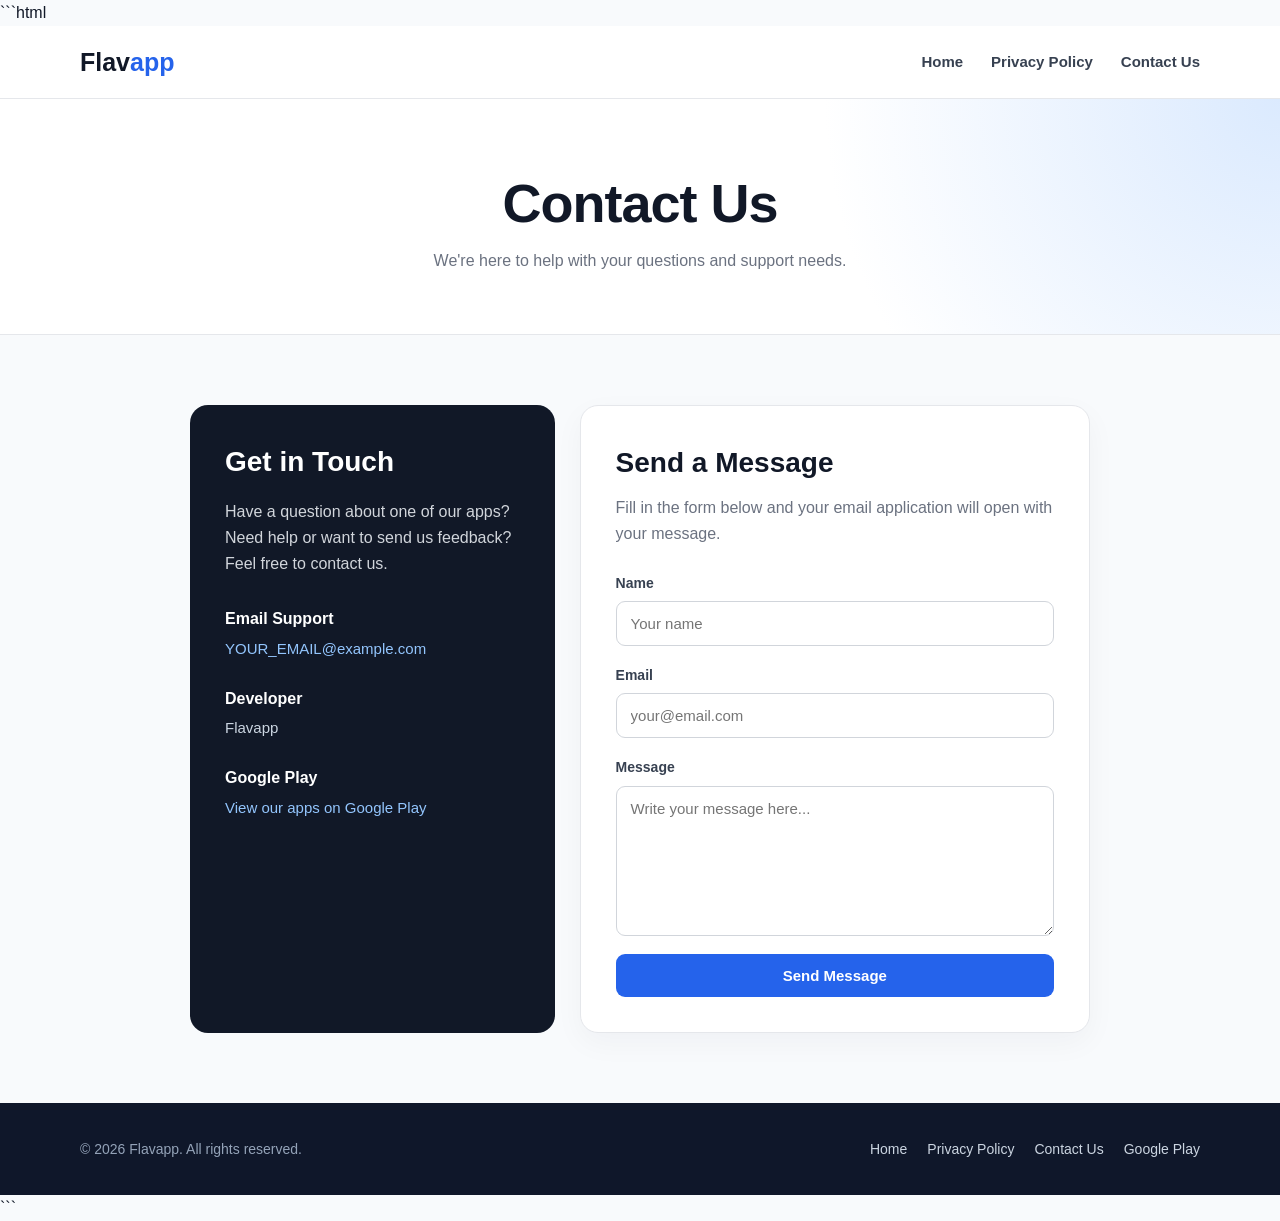
==== contact.html @ 96f9c261 "Create contact.html" ====
```html
<!DOCTYPE html>
<html lang="en">

<head>
    <meta charset="UTF-8">

    <meta name="viewport" content="width=device-width, initial-scale=1.0">

    <meta name="description"
          content="Contact Flavapp support for questions, feedback and assistance with our Android applications.">

    <meta name="theme-color" content="#111827">

    <meta property="og:title" content="Flavapp - Contact Us">
    <meta property="og:description"
          content="Contact Flavapp for support and questions about our applications.">
    <meta property="og:type" content="website">

    <title>Flavapp - Contact Us</title>

    <link rel="stylesheet" href="style.css">

    <style>

        * {
            margin: 0;
            padding: 0;
            box-sizing: border-box;
        }

        html {
            scroll-behavior: smooth;
        }

        body {
            font-family: Arial, Helvetica, sans-serif;
            background: #f8fafc;
            color: #111827;
            line-height: 1.6;
        }

        a {
            text-decoration: none;
        }

        .container {
            width: min(1120px, 92%);
            margin: auto;
        }

        /* =========================
           HEADER
        ========================== */

        header {
            background: #ffffff;
            border-bottom: 1px solid #e5e7eb;
            position: sticky;
            top: 0;
            z-index: 1000;
        }

        .navbar {
            min-height: 72px;
            display: flex;
            align-items: center;
            justify-content: space-between;
            gap: 20px;
        }

        .logo {
            font-size: 25px;
            font-weight: 800;
            color: #111827;
        }

        .logo span {
            color: #2563eb;
        }

        .nav-links {
            display: flex;
            align-items: center;
            gap: 28px;
            list-style: none;
        }

        .nav-links a {
            color: #374151;
            font-size: 15px;
            font-weight: 600;
            transition: 0.2s ease;
        }

        .nav-links a:hover {
            color: #2563eb;
        }

        /* =========================
           PAGE HEADER
        ========================== */

        .page-header {
            background:
                radial-gradient(circle at top right, #dbeafe 0, transparent 35%),
                #ffffff;

            padding: 75px 0 60px;
            text-align: center;
            border-bottom: 1px solid #e5e7eb;
        }

        .page-header h1 {
            font-size: clamp(36px, 6vw, 54px);
            line-height: 1.1;
            margin-bottom: 15px;
            letter-spacing: -1px;
        }

        .page-header p {
            color: #6b7280;
            font-size: 16px;
        }

        /* =========================
           CONTACT SECTION
        ========================== */

        .contact-section {
            padding: 70px 0;
        }

        .contact-wrapper {
            max-width: 900px;
            margin: auto;
            display: grid;
            grid-template-columns: 1fr 1.4fr;
            gap: 25px;
        }

        /* =========================
           CONTACT INFO
        ========================== */

        .contact-info {
            background: #111827;
            color: #ffffff;
            border-radius: 18px;
            padding: 35px;
        }

        .contact-info h2 {
            font-size: 28px;
            margin-bottom: 15px;
        }

        .contact-info > p {
            color: #d1d5db;
            margin-bottom: 30px;
        }

        .info-item {
            margin-bottom: 25px;
        }

        .info-item h3 {
            font-size: 16px;
            margin-bottom: 5px;
        }

        .info-item p {
            color: #cbd5e1;
            font-size: 15px;
        }

        .info-item a {
            color: #93c5fd;
            word-break: break-word;
        }

        .info-item a:hover {
            color: #ffffff;
            text-decoration: underline;
        }

        /* =========================
           CONTACT FORM
        ========================== */

        .contact-form {
            background: #ffffff;
            border: 1px solid #e5e7eb;
            border-radius: 18px;
            padding: 35px;
            box-shadow: 0 10px 30px rgba(15, 23, 42, 0.04);
        }

        .contact-form h2 {
            font-size: 28px;
            margin-bottom: 10px;
        }

        .contact-form > p {
            color: #6b7280;
            margin-bottom: 25px;
        }

        .form-group {
            margin-bottom: 18px;
        }

        .form-group label {
            display: block;
            margin-bottom: 7px;
            font-size: 14px;
            font-weight: 700;
            color: #374151;
        }

        .form-group input,
        .form-group textarea {
            width: 100%;
            padding: 13px 14px;
            border: 1px solid #d1d5db;
            border-radius: 9px;
            background: #ffffff;
            color: #111827;
            font-family: inherit;
            font-size: 15px;
            outline: none;
            transition: 0.2s ease;
        }

        .form-group input:focus,
        .form-group textarea:focus {
            border-color: #2563eb;
            box-shadow: 0 0 0 3px rgba(37, 99, 235, 0.10);
        }

        .form-group textarea {
            min-height: 150px;
            resize: vertical;
        }

        .submit-button {
            width: 100%;
            border: none;
            cursor: pointer;
            padding: 13px 20px;
            border-radius: 9px;
            background: #2563eb;
            color: #ffffff;
            font-size: 15px;
            font-weight: 700;
            transition: 0.2s ease;
        }

        .submit-button:hover {
            background: #1d4ed8;
            transform: translateY(-1px);
        }

        /* =========================
           FOOTER
        ========================== */

        footer {
            background: #0f172a;
            color: #ffffff;
            padding: 35px 0;
        }

        .footer-content {
            display: flex;
            justify-content: space-between;
            align-items: center;
            gap: 20px;
        }

        .footer-links {
            display: flex;
            gap: 20px;
            flex-wrap: wrap;
        }

        .footer-links a {
            color: #cbd5e1;
            font-size: 14px;
        }

        .footer-links a:hover {
            color: #ffffff;
        }

        .copyright {
            color: #94a3b8;
            font-size: 14px;
        }

        /* =========================
           MOBILE
        ========================== */

        @media (max-width: 750px) {

            .navbar {
                flex-direction: column;
                padding: 18px 0;
            }

            .nav-links {
                gap: 18px;
                flex-wrap: wrap;
                justify-content: center;
            }

            .page-header {
                padding: 55px 0 45px;
            }

            .contact-section {
                padding: 40px 0;
            }

            .contact-wrapper {
                grid-template-columns: 1fr;
            }

            .contact-info,
            .contact-form {
                padding: 25px 20px;
            }

            .footer-content {
                flex-direction: column;
                text-align: center;
            }

            .footer-links {
                justify-content: center;
            }
        }

    </style>
</head>


<body>

<!-- =========================
     HEADER
========================== -->

<header>

    <div class="container navbar">

        <a href="index.html" class="logo">
            Flav<span>app</span>
        </a>

        <nav>

            <ul class="nav-links">

                <li>
                    <a href="index.html">
                        Home
                    </a>
                </li>

                <li>
                    <a href="privacy.html">
                        Privacy Policy
                    </a>
                </li>

                <li>
                    <a href="contact.html">
                        Contact Us
                    </a>
                </li>

            </ul>

        </nav>

    </div>

</header>


<!-- =========================
     PAGE HEADER
========================== -->

<section class="page-header">

    <div class="container">

        <h1>
            Contact Us
        </h1>

        <p>
            We're here to help with your questions and support needs.
        </p>

    </div>

</section>


<!-- =========================
     CONTACT
========================== -->

<main>

    <section class="contact-section">

        <div class="container">

            <div class="contact-wrapper">


                <!-- CONTACT INFORMATION -->

                <div class="contact-info">

                    <h2>
                        Get in Touch
                    </h2>

                    <p>
                        Have a question about one of our apps?
                        Need help or want to send us feedback?
                        Feel free to contact us.
                    </p>


                    <div class="info-item">

                        <h3>
                            Email Support
                        </h3>

                        <p>
                            <a href="mailto:YOUR_EMAIL@example.com">
                                YOUR_EMAIL@example.com
                            </a>
                        </p>

                    </div>


                    <div class="info-item">

                        <h3>
                            Developer
                        </h3>

                        <p>
                            Flavapp
                        </p>

                    </div>


                    <div class="info-item">

                        <h3>
                            Google Play
                        </h3>

                        <p>
                            <a
                                href="https://play.google.com/store/apps/dev?id=8125367806341362231"
                                target="_blank"
                                rel="noopener noreferrer">

                                View our apps on Google Play

                            </a>
                        </p>

                    </div>

                </div>


                <!-- CONTACT FORM -->

                <div class="contact-form">

                    <h2>
                        Send a Message
                    </h2>

                    <p>
                        Fill in the form below and your email application
                        will open with your message.
                    </p>


                    <form
                        action="mailto:YOUR_EMAIL@example.com"
                        method="post"
                        enctype="text/plain">


                        <div class="form-group">

                            <label for="name">
                                Name
                            </label>

                            <input
                                type="text"
                                id="name"
                                name="Name"
                                placeholder="Your name"
                                required>

                        </div>


                        <div class="form-group">

                            <label for="email">
                                Email
                            </label>

                            <input
                                type="email"
                                id="email"
                                name="Email"
                                placeholder="your@email.com"
                                required>

                        </div>


                        <div class="form-group">

                            <label for="message">
                                Message
                            </label>

                            <textarea
                                id="message"
                                name="Message"
                                placeholder="Write your message here..."
                                required></textarea>

                        </div>


                        <button
                            type="submit"
                            class="submit-button">

                            Send Message

                        </button>

                    </form>

                </div>

            </div>

        </div>

    </section>

</main>


<!-- =========================
     FOOTER
========================== -->

<footer>

    <div class="container footer-content">

        <div class="copyright">
            © 2026 Flavapp. All rights reserved.
        </div>

        <div class="footer-links">

            <a href="index.html">
                Home
            </a>

            <a href="privacy.html">
                Privacy Policy
            </a>

            <a href="contact.html">
                Contact Us
            </a>

            <a
                href="https://play.google.com/store/apps/dev?id=8125367806341362231"
                target="_blank"
                rel="noopener noreferrer">

                Google Play
            </a>

        </div>

    </div>

</footer>

</body>
</html>
```
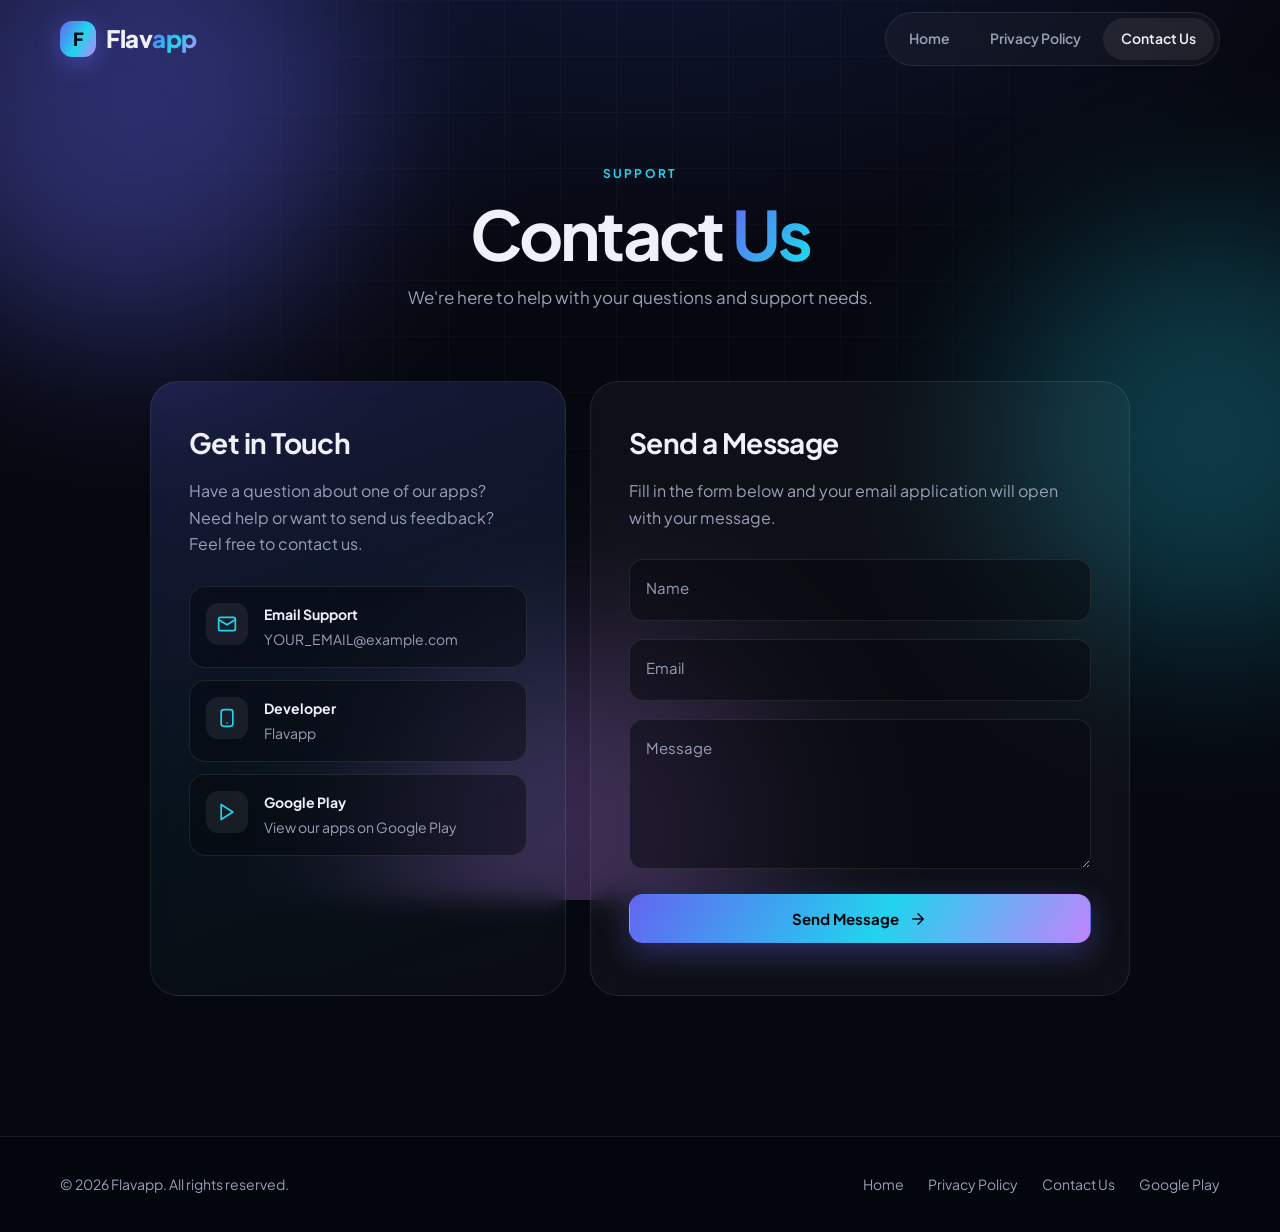
==== commit 7c548306: "Update contact.html" ====
--- a/contact.html
+++ b/contact.html
@@ -1,623 +1,174 @@
-```html
 <!DOCTYPE html>
 <html lang="en">
-
 <head>
     <meta charset="UTF-8">
-
     <meta name="viewport" content="width=device-width, initial-scale=1.0">
 
-    <meta name="description"
-          content="Contact Flavapp support for questions, feedback and assistance with our Android applications.">
-
-    <meta name="theme-color" content="#111827">
+    <meta name="description" content="Contact Flavapp support for questions, feedback and assistance with our Android applications.">
+    <meta name="theme-color" content="#06080f">
 
     <meta property="og:title" content="Flavapp - Contact Us">
-    <meta property="og:description"
-          content="Contact Flavapp for support and questions about our applications.">
+    <meta property="og:description" content="Contact Flavapp for support and questions about our applications.">
     <meta property="og:type" content="website">
 
     <title>Flavapp - Contact Us</title>
 
+    <link rel="preconnect" href="https://fonts.googleapis.com">
+    <link rel="preconnect" href="https://fonts.gstatic.com" crossorigin>
+    <link href="https://fonts.googleapis.com/css2?family=Plus+Jakarta+Sans:wght@400;500;600;700;800&display=swap" rel="stylesheet">
     <link rel="stylesheet" href="style.css">
-
-    <style>
-
-        * {
-            margin: 0;
-            padding: 0;
-            box-sizing: border-box;
-        }
-
-        html {
-            scroll-behavior: smooth;
-        }
-
-        body {
-            font-family: Arial, Helvetica, sans-serif;
-            background: #f8fafc;
-            color: #111827;
-            line-height: 1.6;
-        }
-
-        a {
-            text-decoration: none;
-        }
-
-        .container {
-            width: min(1120px, 92%);
-            margin: auto;
-        }
-
-        /* =========================
-           HEADER
-        ========================== */
-
-        header {
-            background: #ffffff;
-            border-bottom: 1px solid #e5e7eb;
-            position: sticky;
-            top: 0;
-            z-index: 1000;
-        }
-
-        .navbar {
-            min-height: 72px;
-            display: flex;
-            align-items: center;
-            justify-content: space-between;
-            gap: 20px;
-        }
-
-        .logo {
-            font-size: 25px;
-            font-weight: 800;
-            color: #111827;
-        }
-
-        .logo span {
-            color: #2563eb;
-        }
-
-        .nav-links {
-            display: flex;
-            align-items: center;
-            gap: 28px;
-            list-style: none;
-        }
-
-        .nav-links a {
-            color: #374151;
-            font-size: 15px;
-            font-weight: 600;
-            transition: 0.2s ease;
-        }
-
-        .nav-links a:hover {
-            color: #2563eb;
-        }
-
-        /* =========================
-           PAGE HEADER
-        ========================== */
-
-        .page-header {
-            background:
-                radial-gradient(circle at top right, #dbeafe 0, transparent 35%),
-                #ffffff;
-
-            padding: 75px 0 60px;
-            text-align: center;
-            border-bottom: 1px solid #e5e7eb;
-        }
-
-        .page-header h1 {
-            font-size: clamp(36px, 6vw, 54px);
-            line-height: 1.1;
-            margin-bottom: 15px;
-            letter-spacing: -1px;
-        }
-
-        .page-header p {
-            color: #6b7280;
-            font-size: 16px;
-        }
-
-        /* =========================
-           CONTACT SECTION
-        ========================== */
-
-        .contact-section {
-            padding: 70px 0;
-        }
-
-        .contact-wrapper {
-            max-width: 900px;
-            margin: auto;
-            display: grid;
-            grid-template-columns: 1fr 1.4fr;
-            gap: 25px;
-        }
-
-        /* =========================
-           CONTACT INFO
-        ========================== */
-
-        .contact-info {
-            background: #111827;
-            color: #ffffff;
-            border-radius: 18px;
-            padding: 35px;
-        }
-
-        .contact-info h2 {
-            font-size: 28px;
-            margin-bottom: 15px;
-        }
-
-        .contact-info > p {
-            color: #d1d5db;
-            margin-bottom: 30px;
-        }
-
-        .info-item {
-            margin-bottom: 25px;
-        }
-
-        .info-item h3 {
-            font-size: 16px;
-            margin-bottom: 5px;
-        }
-
-        .info-item p {
-            color: #cbd5e1;
-            font-size: 15px;
-        }
-
-        .info-item a {
-            color: #93c5fd;
-            word-break: break-word;
-        }
-
-        .info-item a:hover {
-            color: #ffffff;
-            text-decoration: underline;
-        }
-
-        /* =========================
-           CONTACT FORM
-        ========================== */
-
-        .contact-form {
-            background: #ffffff;
-            border: 1px solid #e5e7eb;
-            border-radius: 18px;
-            padding: 35px;
-            box-shadow: 0 10px 30px rgba(15, 23, 42, 0.04);
-        }
-
-        .contact-form h2 {
-            font-size: 28px;
-            margin-bottom: 10px;
-        }
-
-        .contact-form > p {
-            color: #6b7280;
-            margin-bottom: 25px;
-        }
-
-        .form-group {
-            margin-bottom: 18px;
-        }
-
-        .form-group label {
-            display: block;
-            margin-bottom: 7px;
-            font-size: 14px;
-            font-weight: 700;
-            color: #374151;
-        }
-
-        .form-group input,
-        .form-group textarea {
-            width: 100%;
-            padding: 13px 14px;
-            border: 1px solid #d1d5db;
-            border-radius: 9px;
-            background: #ffffff;
-            color: #111827;
-            font-family: inherit;
-            font-size: 15px;
-            outline: none;
-            transition: 0.2s ease;
-        }
-
-        .form-group input:focus,
-        .form-group textarea:focus {
-            border-color: #2563eb;
-            box-shadow: 0 0 0 3px rgba(37, 99, 235, 0.10);
-        }
-
-        .form-group textarea {
-            min-height: 150px;
-            resize: vertical;
-        }
-
-        .submit-button {
-            width: 100%;
-            border: none;
-            cursor: pointer;
-            padding: 13px 20px;
-            border-radius: 9px;
-            background: #2563eb;
-            color: #ffffff;
-            font-size: 15px;
-            font-weight: 700;
-            transition: 0.2s ease;
-        }
-
-        .submit-button:hover {
-            background: #1d4ed8;
-            transform: translateY(-1px);
-        }
-
-        /* =========================
-           FOOTER
-        ========================== */
-
-        footer {
-            background: #0f172a;
-            color: #ffffff;
-            padding: 35px 0;
-        }
-
-        .footer-content {
-            display: flex;
-            justify-content: space-between;
-            align-items: center;
-            gap: 20px;
-        }
-
-        .footer-links {
-            display: flex;
-            gap: 20px;
-            flex-wrap: wrap;
-        }
-
-        .footer-links a {
-            color: #cbd5e1;
-            font-size: 14px;
-        }
-
-        .footer-links a:hover {
-            color: #ffffff;
-        }
-
-        .copyright {
-            color: #94a3b8;
-            font-size: 14px;
-        }
-
-        /* =========================
-           MOBILE
-        ========================== */
-
-        @media (max-width: 750px) {
-
-            .navbar {
-                flex-direction: column;
-                padding: 18px 0;
-            }
-
-            .nav-links {
-                gap: 18px;
-                flex-wrap: wrap;
-                justify-content: center;
-            }
-
-            .page-header {
-                padding: 55px 0 45px;
-            }
-
-            .contact-section {
-                padding: 40px 0;
-            }
-
-            .contact-wrapper {
-                grid-template-columns: 1fr;
-            }
-
-            .contact-info,
-            .contact-form {
-                padding: 25px 20px;
-            }
-
-            .footer-content {
-                flex-direction: column;
-                text-align: center;
-            }
-
-            .footer-links {
-                justify-content: center;
-            }
-        }
-
-    </style>
+    <noscript><style>.reveal { opacity: 1; transform: none; }</style></noscript>
 </head>
-
 
 <body>
 
-<!-- =========================
-     HEADER
-========================== -->
+<div class="progress"></div>
+<div class="bg" aria-hidden="true">
+    <span class="orb o1"></span>
+    <span class="orb o2"></span>
+    <span class="orb o3"></span>
+</div>
 
+<!-- HEADER -->
 <header>
-
     <div class="container navbar">
 
-        <a href="index.html" class="logo">
-            Flav<span>app</span>
+        <a href="index.html" class="logo" aria-label="Flavapp home">
+            <i class="logo-mark">F</i>
+            <span>Flav<em>app</em></span>
         </a>
 
-        <nav>
+        <button class="menu-btn" aria-label="Toggle menu" aria-expanded="false" aria-controls="nav">
+            <span></span><span></span>
+        </button>
 
+        <nav id="nav">
             <ul class="nav-links">
-
-                <li>
-                    <a href="index.html">
-                        Home
-                    </a>
-                </li>
-
-                <li>
-                    <a href="privacy.html">
-                        Privacy Policy
-                    </a>
-                </li>
-
-                <li>
-                    <a href="contact.html">
-                        Contact Us
-                    </a>
-                </li>
-
+                <li><a href="index.html">Home</a></li>
+                <li><a href="privacy.html">Privacy Policy</a></li>
+                <li><a href="contact.html" class="active">Contact Us</a></li>
             </ul>
-
         </nav>
 
     </div>
-
 </header>
 
 
-<!-- =========================
-     PAGE HEADER
-========================== -->
-
+<!-- PAGE HEADER -->
 <section class="page-header">
-
     <div class="container">
-
-        <h1>
-            Contact Us
-        </h1>
-
-        <p>
-            We're here to help with your questions and support needs.
-        </p>
-
+        <span class="eyebrow reveal">Support</span>
+        <h1 class="reveal" style="--d:.08s">Contact <span class="grad-text">Us</span></h1>
+        <p class="reveal" style="--d:.16s">We're here to help with your questions and support needs.</p>
     </div>
-
 </section>
 
 
-<!-- =========================
-     CONTACT
-========================== -->
-
 <main>
-
     <section class="contact-section">
-
         <div class="container">
-
             <div class="contact-wrapper">
 
+                <!-- CONTACT INFORMATION -->
+                <div class="contact-info reveal">
 
-                <!-- CONTACT INFORMATION -->
-
-                <div class="contact-info">
-
-                    <h2>
-                        Get in Touch
-                    </h2>
-
+                    <h2>Get in Touch</h2>
                     <p>
-                        Have a question about one of our apps?
-                        Need help or want to send us feedback?
-                        Feel free to contact us.
+                        Have a question about one of our apps? Need help or want to
+                        send us feedback? Feel free to contact us.
                     </p>
 
+                    <div class="info-item">
+                        <span class="ic">
+                            <svg class="ico" viewBox="0 0 24 24"><rect x="2" y="4" width="20" height="16" rx="2"/><path d="m22 7-10 6L2 7"/></svg>
+                        </span>
+                        <div>
+                            <h3>Email Support</h3>
+                            <p><a href="mailto:YOUR_EMAIL@example.com">YOUR_EMAIL@example.com</a></p>
+                        </div>
+                    </div>
 
                     <div class="info-item">
-
-                        <h3>
-                            Email Support
-                        </h3>
-
-                        <p>
-                            <a href="mailto:YOUR_EMAIL@example.com">
-                                YOUR_EMAIL@example.com
-                            </a>
-                        </p>
-
+                        <span class="ic">
+                            <svg class="ico" viewBox="0 0 24 24"><rect x="5" y="2" width="14" height="20" rx="3"/><path d="M12 18h.01"/></svg>
+                        </span>
+                        <div>
+                            <h3>Developer</h3>
+                            <p>Flavapp</p>
+                        </div>
                     </div>
 
-
                     <div class="info-item">
-
-                        <h3>
-                            Developer
-                        </h3>
-
-                        <p>
-                            Flavapp
-                        </p>
-
-                    </div>
-
-
-                    <div class="info-item">
-
-                        <h3>
-                            Google Play
-                        </h3>
-
-                        <p>
-                            <a
-                                href="https://play.google.com/store/apps/dev?id=8125367806341362231"
-                                target="_blank"
-                                rel="noopener noreferrer">
-
-                                View our apps on Google Play
-
-                            </a>
-                        </p>
-
+                        <span class="ic">
+                            <svg class="ico" viewBox="0 0 24 24"><path d="M5 3l14 9-14 9z"/></svg>
+                        </span>
+                        <div>
+                            <h3>Google Play</h3>
+                            <p>
+                                <a href="https://play.google.com/store/apps/dev?id=8125367806341362231" target="_blank" rel="noopener noreferrer">View our apps on Google Play</a>
+                            </p>
+                        </div>
                     </div>
 
                 </div>
 
 
                 <!-- CONTACT FORM -->
+                <div class="contact-form reveal" style="--d:.12s">
 
-                <div class="contact-form">
+                    <h2>Send a Message</h2>
+                    <p>Fill in the form below and your email application will open with your message.</p>
 
-                    <h2>
-                        Send a Message
-                    </h2>
-
-                    <p>
-                        Fill in the form below and your email application
-                        will open with your message.
-                    </p>
-
-
-                    <form
-                        action="mailto:YOUR_EMAIL@example.com"
-                        method="post"
-                        enctype="text/plain">
-
+                    <form id="contact-form" data-email="YOUR_EMAIL@example.com">
 
                         <div class="form-group">
-
-                            <label for="name">
-                                Name
-                            </label>
-
-                            <input
-                                type="text"
-                                id="name"
-                                name="Name"
-                                placeholder="Your name"
-                                required>
-
+                            <input type="text" id="name" name="Name" placeholder=" " autocomplete="name" required>
+                            <label for="name">Name</label>
                         </div>
 
+                        <div class="form-group">
+                            <input type="email" id="email" name="Email" placeholder=" " autocomplete="email" required>
+                            <label for="email">Email</label>
+                        </div>
 
                         <div class="form-group">
-
-                            <label for="email">
-                                Email
-                            </label>
-
-                            <input
-                                type="email"
-                                id="email"
-                                name="Email"
-                                placeholder="your@email.com"
-                                required>
-
+                            <textarea id="message" name="Message" placeholder=" " required></textarea>
+                            <label for="message">Message</label>
                         </div>
 
+                        <button type="submit" class="btn btn-primary">
+                            Send Message
+                            <svg class="ico" viewBox="0 0 24 24"><path d="M5 12h14M12 5l7 7-7 7"/></svg>
+                        </button>
 
-                        <div class="form-group">
-
-                            <label for="message">
-                                Message
-                            </label>
-
-                            <textarea
-                                id="message"
-                                name="Message"
-                                placeholder="Write your message here..."
-                                required></textarea>
-
-                        </div>
-
-
-                        <button
-                            type="submit"
-                            class="submit-button">
-
-                            Send Message
-
-                        </button>
+                        <p class="form-status" role="status"></p>
 
                     </form>
 
                 </div>
 
             </div>
-
         </div>
-
     </section>
-
 </main>
 
 
-<!-- =========================
-     FOOTER
-========================== -->
-
+<!-- FOOTER -->
 <footer>
-
     <div class="container footer-content">
 
-        <div class="copyright">
-            © 2026 Flavapp. All rights reserved.
-        </div>
+        <div class="copyright">© <span class="year">2026</span> Flavapp. All rights reserved.</div>
 
         <div class="footer-links">
-
-            <a href="index.html">
-                Home
-            </a>
-
-            <a href="privacy.html">
-                Privacy Policy
-            </a>
-
-            <a href="contact.html">
-                Contact Us
-            </a>
-
-            <a
-                href="https://play.google.com/store/apps/dev?id=8125367806341362231"
-                target="_blank"
-                rel="noopener noreferrer">
-
-                Google Play
-            </a>
-
+            <a href="index.html">Home</a>
+            <a href="privacy.html">Privacy Policy</a>
+            <a href="contact.html">Contact Us</a>
+            <a href="https://play.google.com/store/apps/dev?id=8125367806341362231" target="_blank" rel="noopener noreferrer">Google Play</a>
         </div>
 
     </div>
-
 </footer>
 
+<script src="script.js"></script>
 </body>
 </html>
-```
--- a/style.css
+++ b/style.css
@@ -0,0 +1,788 @@
+/* =========================================================
+   FLAVAPP — shared stylesheet (modern dark / glass UI)
+   ========================================================= */
+
+:root {
+    --bg: #06080f;
+    --surface: rgba(255, 255, 255, 0.035);
+    --surface-2: rgba(255, 255, 255, 0.07);
+    --border: rgba(255, 255, 255, 0.09);
+    --text: #eef1f8;
+    --muted: #97a1b6;
+    --a1: #6366f1;
+    --a2: #22d3ee;
+    --a3: #c084fc;
+    --grad: linear-gradient(120deg, var(--a1), var(--a2) 55%, var(--a3));
+    --radius: 22px;
+    --ease: cubic-bezier(0.22, 1, 0.36, 1);
+}
+
+* { margin: 0; padding: 0; box-sizing: border-box; }
+
+html { scroll-behavior: smooth; scroll-padding-top: 100px; }
+
+body {
+    font-family: 'Plus Jakarta Sans', system-ui, -apple-system, 'Segoe UI', Roboto, Arial, sans-serif;
+    background: var(--bg);
+    color: var(--text);
+    line-height: 1.65;
+    overflow-x: hidden;
+    -webkit-font-smoothing: antialiased;
+}
+
+a { color: inherit; text-decoration: none; }
+img { max-width: 100%; display: block; }
+ul { list-style: none; }
+::selection { background: var(--a1); color: #fff; }
+
+.container { width: min(1160px, 92%); margin-inline: auto; }
+
+.ico {
+    fill: none;
+    stroke: currentColor;
+    stroke-width: 2;
+    stroke-linecap: round;
+    stroke-linejoin: round;
+}
+
+/* =========================
+   BACKGROUND + PROGRESS
+========================== */
+
+.bg {
+    position: fixed;
+    inset: 0;
+    z-index: -1;
+    overflow: hidden;
+    background: radial-gradient(1200px 600px at 50% -10%, #101735 0, transparent 60%), var(--bg);
+}
+
+.bg::after {
+    content: "";
+    position: absolute;
+    inset: 0;
+    background-image:
+        linear-gradient(rgba(255, 255, 255, 0.035) 1px, transparent 1px),
+        linear-gradient(90deg, rgba(255, 255, 255, 0.035) 1px, transparent 1px);
+    background-size: 56px 56px;
+    -webkit-mask-image: radial-gradient(ellipse at 50% 20%, #000 0, transparent 70%);
+    mask-image: radial-gradient(ellipse at 50% 20%, #000 0, transparent 70%);
+}
+
+.orb {
+    position: absolute;
+    border-radius: 50%;
+    filter: blur(90px);
+    opacity: 0.4;
+    animation: float 18s ease-in-out infinite;
+}
+.orb.o1 { width: 460px; height: 460px; background: var(--a1); top: -120px; left: -100px; }
+.orb.o2 { width: 420px; height: 420px; background: var(--a2); top: 25%; right: -140px; opacity: 0.25; animation-delay: -6s; }
+.orb.o3 { width: 380px; height: 380px; background: var(--a3); bottom: -120px; left: 30%; opacity: 0.28; animation-delay: -12s; }
+
+@keyframes float {
+    0%, 100% { transform: translate(0, 0) scale(1); }
+    33% { transform: translate(40px, -30px) scale(1.08); }
+    66% { transform: translate(-30px, 40px) scale(0.95); }
+}
+
+.progress {
+    position: fixed;
+    top: 0;
+    left: 0;
+    width: 100%;
+    height: 3px;
+    transform-origin: 0 50%;
+    transform: scaleX(0);
+    background: var(--grad);
+    z-index: 2000;
+}
+
+/* =========================
+   HEADER
+========================== */
+
+header {
+    position: sticky;
+    top: 0;
+    z-index: 1000;
+    transition: background 0.3s var(--ease), border-color 0.3s;
+    border-bottom: 1px solid transparent;
+}
+
+header.scrolled {
+    background: rgba(6, 8, 15, 0.72);
+    -webkit-backdrop-filter: blur(16px) saturate(140%);
+    backdrop-filter: blur(16px) saturate(140%);
+    border-bottom-color: var(--border);
+}
+
+.navbar {
+    min-height: 78px;
+    display: flex;
+    align-items: center;
+    justify-content: space-between;
+    gap: 20px;
+}
+
+.logo {
+    display: flex;
+    align-items: center;
+    gap: 10px;
+    font-size: 24px;
+    font-weight: 800;
+    letter-spacing: -0.5px;
+}
+
+.logo-mark {
+    width: 36px;
+    height: 36px;
+    border-radius: 12px;
+    background: var(--grad);
+    display: grid;
+    place-items: center;
+    font-style: normal;
+    font-size: 18px;
+    color: #06080f;
+    box-shadow: 0 6px 24px rgba(99, 102, 241, 0.45);
+    transition: transform 0.5s var(--ease);
+}
+.logo:hover .logo-mark { transform: rotate(-10deg) scale(1.08); }
+
+.logo em {
+    font-style: normal;
+    background: var(--grad);
+    -webkit-background-clip: text;
+    background-clip: text;
+    color: transparent;
+}
+
+.nav-links {
+    display: flex;
+    gap: 4px;
+    padding: 5px;
+    border: 1px solid var(--border);
+    border-radius: 999px;
+    background: var(--surface);
+    -webkit-backdrop-filter: blur(10px);
+    backdrop-filter: blur(10px);
+}
+
+.nav-links a {
+    display: block;
+    padding: 9px 18px;
+    border-radius: 999px;
+    font-size: 14px;
+    font-weight: 600;
+    color: var(--muted);
+    transition: 0.25s;
+}
+.nav-links a:hover { color: var(--text); }
+.nav-links a.active { background: var(--surface-2); color: var(--text); }
+
+.menu-btn {
+    display: none;
+    width: 44px;
+    height: 44px;
+    border-radius: 12px;
+    border: 1px solid var(--border);
+    background: var(--surface);
+    cursor: pointer;
+    position: relative;
+}
+.menu-btn span {
+    position: absolute;
+    left: 12px;
+    right: 12px;
+    height: 2px;
+    background: #fff;
+    border-radius: 2px;
+    transition: 0.3s var(--ease);
+}
+.menu-btn span:first-child { top: 17px; }
+.menu-btn span:last-child { top: 25px; }
+.menu-btn.open span:first-child { top: 21px; transform: rotate(45deg); }
+.menu-btn.open span:last-child { top: 21px; transform: rotate(-45deg); }
+
+/* =========================
+   BUTTONS
+========================== */
+
+.btn {
+    position: relative;
+    display: inline-flex;
+    align-items: center;
+    justify-content: center;
+    gap: 10px;
+    padding: 14px 26px;
+    border-radius: 14px;
+    border: 1px solid transparent;
+    font-family: inherit;
+    font-size: 15px;
+    font-weight: 700;
+    cursor: pointer;
+    overflow: hidden;
+    transition: transform 0.3s var(--ease), box-shadow 0.3s, background 0.3s, border-color 0.3s;
+}
+.btn svg { width: 18px; height: 18px; transition: transform 0.3s var(--ease); }
+.btn:hover svg { transform: translateX(3px); }
+
+.btn-primary {
+    background: var(--grad);
+    color: #06080f;
+    box-shadow: 0 10px 30px rgba(99, 102, 241, 0.35);
+}
+.btn-primary::after {
+    content: "";
+    position: absolute;
+    inset: 0;
+    background: linear-gradient(110deg, transparent 30%, rgba(255, 255, 255, 0.55) 50%, transparent 70%);
+    transform: translateX(-120%);
+    transition: transform 0.7s var(--ease);
+}
+.btn-primary:hover { transform: translateY(-3px); box-shadow: 0 16px 40px rgba(34, 211, 238, 0.35); }
+.btn-primary:hover::after { transform: translateX(120%); }
+
+.btn-ghost {
+    background: var(--surface);
+    border-color: var(--border);
+    color: var(--text);
+    -webkit-backdrop-filter: blur(8px);
+    backdrop-filter: blur(8px);
+}
+.btn-ghost:hover { transform: translateY(-3px); border-color: rgba(255, 255, 255, 0.25); background: var(--surface-2); }
+
+/* =========================
+   REVEAL ANIMATION
+========================== */
+
+.reveal {
+    opacity: 0;
+    transform: translateY(28px);
+    transition: opacity 0.9s var(--ease), transform 0.9s var(--ease);
+    transition-delay: var(--d, 0s);
+}
+.reveal.in { opacity: 1; transform: none; }
+
+/* =========================
+   HERO
+========================== */
+
+.hero { padding: 90px 0 80px; text-align: center; }
+
+.badge {
+    display: inline-flex;
+    align-items: center;
+    gap: 10px;
+    padding: 8px 16px;
+    margin-bottom: 28px;
+    border-radius: 999px;
+    border: 1px solid var(--border);
+    background: var(--surface);
+    font-size: 13px;
+    font-weight: 600;
+    color: #c7d2fe;
+    -webkit-backdrop-filter: blur(8px);
+    backdrop-filter: blur(8px);
+}
+.badge .dot {
+    width: 8px;
+    height: 8px;
+    border-radius: 50%;
+    background: #34d399;
+    animation: pulse 2s infinite;
+}
+@keyframes pulse {
+    0% { box-shadow: 0 0 0 0 rgba(52, 211, 153, 0.7); }
+    70% { box-shadow: 0 0 0 10px rgba(52, 211, 153, 0); }
+    100% { box-shadow: 0 0 0 0 rgba(52, 211, 153, 0); }
+}
+
+.hero h1 {
+    font-size: clamp(44px, 8vw, 88px);
+    line-height: 1.02;
+    letter-spacing: -0.04em;
+    font-weight: 800;
+    margin-bottom: 26px;
+}
+
+.grad-text {
+    background: var(--grad);
+    background-size: 200% 100%;
+    -webkit-background-clip: text;
+    background-clip: text;
+    color: transparent;
+    animation: shift 6s ease-in-out infinite alternate;
+}
+@keyframes shift { to { background-position: 100% 0; } }
+
+.lead {
+    max-width: 640px;
+    margin: 0 auto 38px;
+    color: var(--muted);
+    font-size: clamp(16px, 2vw, 19px);
+}
+
+.hero-buttons { display: flex; justify-content: center; gap: 14px; flex-wrap: wrap; }
+
+.stats { display: flex; justify-content: center; gap: clamp(28px, 7vw, 80px); margin-top: 64px; flex-wrap: wrap; }
+.stat b { display: block; font-size: 32px; font-weight: 800; letter-spacing: -0.03em; }
+.stat span { font-size: 12px; color: var(--muted); text-transform: uppercase; letter-spacing: 0.14em; }
+
+/* =========================
+   MARQUEE
+========================== */
+
+.marquee {
+    overflow: hidden;
+    padding: 20px 0;
+    border-block: 1px solid var(--border);
+    background: rgba(255, 255, 255, 0.02);
+    -webkit-mask-image: linear-gradient(90deg, transparent, #000 12%, #000 88%, transparent);
+    mask-image: linear-gradient(90deg, transparent, #000 12%, #000 88%, transparent);
+}
+.marquee-track { display: flex; width: max-content; animation: scroll 36s linear infinite; }
+.marquee:hover .marquee-track { animation-play-state: paused; }
+.marquee-group { display: flex; gap: 48px; padding-right: 48px; }
+.marquee-group span {
+    display: flex;
+    align-items: center;
+    gap: 48px;
+    white-space: nowrap;
+    font-size: 15px;
+    font-weight: 700;
+    color: var(--muted);
+}
+.marquee-group span::after { content: "✦"; color: var(--a2); }
+@keyframes scroll { to { transform: translateX(-50%); } }
+
+/* =========================
+   SECTIONS
+========================== */
+
+.section { padding: 100px 0; }
+
+.eyebrow {
+    display: inline-block;
+    margin-bottom: 14px;
+    font-size: 12px;
+    font-weight: 700;
+    letter-spacing: 0.18em;
+    text-transform: uppercase;
+    color: var(--a2);
+}
+
+.section-header { text-align: center; max-width: 680px; margin: 0 auto 56px; }
+.section-header h2 { font-size: clamp(32px, 5vw, 48px); letter-spacing: -0.03em; line-height: 1.1; margin-bottom: 14px; }
+.section-header p { color: var(--muted); font-size: 17px; }
+
+/* =========================
+   APP CARDS
+========================== */
+
+.apps-grid { display: grid; grid-template-columns: repeat(3, 1fr); gap: 22px; }
+
+.app-card {
+    --mx: 50%;
+    --my: 50%;
+    --h: 235;
+    position: relative;
+    display: flex;
+    flex-direction: column;
+    padding: 28px;
+    border-radius: var(--radius);
+    background: var(--surface);
+    border: 1px solid var(--border);
+    overflow: hidden;
+    transition: transform 0.4s var(--ease), border-color 0.3s, background 0.3s, opacity 0.9s var(--ease);
+}
+.app-card::before {
+    content: "";
+    position: absolute;
+    inset: 0;
+    background: radial-gradient(420px circle at var(--mx) var(--my), hsl(var(--h) 90% 65% / 0.18), transparent 45%);
+    opacity: 0;
+    transition: opacity 0.35s;
+    pointer-events: none;
+}
+.app-card:hover { border-color: hsl(var(--h) 80% 65% / 0.45); background: var(--surface-2); }
+.app-card.in:hover { transform: translateY(-8px); }
+.app-card:hover::before { opacity: 1; }
+
+.app-top { display: flex; justify-content: space-between; align-items: flex-start; margin-bottom: 22px; }
+
+.app-icon {
+    width: 64px;
+    height: 64px;
+    border-radius: 19px;
+    display: grid;
+    place-items: center;
+    font-size: 22px;
+    font-weight: 800;
+    color: #fff;
+    background: linear-gradient(135deg, hsl(var(--h) 85% 62%), hsl(calc(var(--h) + 50) 85% 50%));
+    box-shadow: 0 12px 30px hsl(var(--h) 85% 55% / 0.35);
+    transition: transform 0.5s var(--ease);
+}
+.app-card:hover .app-icon { transform: rotate(-6deg) scale(1.08); }
+
+.tag {
+    padding: 6px 11px;
+    border-radius: 999px;
+    border: 1px solid var(--border);
+    font-size: 11px;
+    font-weight: 700;
+    letter-spacing: 0.08em;
+    text-transform: uppercase;
+    color: var(--muted);
+}
+
+.app-card h3 { font-size: 20px; letter-spacing: -0.02em; margin-bottom: 10px; }
+.app-card p { flex-grow: 1; margin-bottom: 26px; color: var(--muted); font-size: 15px; }
+
+.play-button {
+    display: flex;
+    align-items: center;
+    justify-content: space-between;
+    padding: 13px 18px;
+    border-radius: 13px;
+    background: rgba(255, 255, 255, 0.06);
+    border: 1px solid var(--border);
+    font-size: 14px;
+    font-weight: 700;
+    transition: 0.3s var(--ease);
+}
+.play-button svg { width: 18px; height: 18px; transition: transform 0.3s var(--ease); }
+.app-card:hover .play-button { background: #fff; color: #06080f; border-color: #fff; }
+.play-button:hover svg { transform: translate(3px, -3px); }
+
+/* =========================
+   ABOUT
+========================== */
+
+.about-panel {
+    position: relative;
+    display: grid;
+    grid-template-columns: 1.1fr 1fr;
+    gap: 48px;
+    align-items: center;
+    padding: clamp(28px, 5vw, 56px);
+    border-radius: 32px;
+    border: 1px solid var(--border);
+    background: linear-gradient(145deg, rgba(99, 102, 241, 0.14), rgba(255, 255, 255, 0.02) 55%);
+    overflow: hidden;
+}
+.about-panel h2 { font-size: clamp(30px, 4.5vw, 44px); letter-spacing: -0.03em; line-height: 1.1; margin-bottom: 18px; }
+.about-panel p { color: var(--muted); font-size: 17px; }
+
+.features { display: grid; gap: 14px; }
+.feature {
+    display: flex;
+    align-items: center;
+    gap: 16px;
+    padding: 18px;
+    border-radius: 18px;
+    background: rgba(6, 8, 15, 0.5);
+    border: 1px solid var(--border);
+    transition: 0.3s var(--ease);
+}
+.feature:hover { transform: translateX(6px); border-color: rgba(255, 255, 255, 0.2); }
+.feature i {
+    flex: none;
+    width: 46px;
+    height: 46px;
+    border-radius: 14px;
+    display: grid;
+    place-items: center;
+    background: var(--surface-2);
+    color: var(--a2);
+}
+.feature i svg { width: 22px; height: 22px; }
+.feature b { display: block; font-size: 15px; }
+.feature small { color: var(--muted); font-size: 13px; }
+
+/* =========================
+   CTA
+========================== */
+
+@property --ang { syntax: '<angle>'; initial-value: 0deg; inherits: false; }
+
+.cta {
+    position: relative;
+    text-align: center;
+    padding: clamp(40px, 6vw, 72px) 28px;
+    border-radius: 32px;
+    background: var(--surface);
+    isolation: isolate;
+}
+.cta::before {
+    content: "";
+    position: absolute;
+    inset: 0;
+    padding: 1px;
+    border-radius: inherit;
+    background: conic-gradient(from var(--ang), var(--a1), var(--a2), var(--a3), var(--a1));
+    -webkit-mask: linear-gradient(#000 0 0) content-box, linear-gradient(#000 0 0);
+    -webkit-mask-composite: xor;
+    mask: linear-gradient(#000 0 0) content-box exclude, linear-gradient(#000 0 0);
+    animation: spin 6s linear infinite;
+    z-index: -1;
+}
+@keyframes spin { to { --ang: 360deg; } }
+.cta h2 { font-size: clamp(30px, 4.5vw, 42px); letter-spacing: -0.03em; margin-bottom: 12px; }
+.cta p { max-width: 520px; margin: 0 auto 28px; color: var(--muted); }
+
+/* =========================
+   PAGE HEADER (inner pages)
+========================== */
+
+.page-header { padding: 80px 0 50px; text-align: center; }
+.page-header h1 { font-size: clamp(40px, 7vw, 68px); letter-spacing: -0.04em; line-height: 1.05; margin-bottom: 14px; }
+.page-header p { color: var(--muted); font-size: 17px; }
+
+/* =========================
+   CONTACT
+========================== */
+
+.contact-section { padding: 20px 0 100px; }
+
+.contact-wrapper {
+    display: grid;
+    grid-template-columns: 1fr 1.3fr;
+    gap: 24px;
+    max-width: 980px;
+    margin: auto;
+}
+
+.contact-info,
+.contact-form {
+    padding: 38px;
+    border-radius: 28px;
+    border: 1px solid var(--border);
+    background: var(--surface);
+    -webkit-backdrop-filter: blur(12px);
+    backdrop-filter: blur(12px);
+}
+.contact-info { background: linear-gradient(160deg, rgba(99, 102, 241, 0.2), rgba(34, 211, 238, 0.05) 60%, rgba(255, 255, 255, 0.02)); }
+
+.contact-info h2,
+.contact-form h2 { font-size: 28px; letter-spacing: -0.02em; margin-bottom: 12px; }
+.contact-info > p,
+.contact-form > p { color: var(--muted); margin-bottom: 28px; }
+
+.info-item {
+    display: flex;
+    gap: 16px;
+    align-items: flex-start;
+    padding: 16px;
+    margin-bottom: 12px;
+    border-radius: 16px;
+    background: rgba(6, 8, 15, 0.45);
+    border: 1px solid var(--border);
+    transition: 0.3s var(--ease);
+}
+.info-item:hover { transform: translateX(5px); border-color: rgba(255, 255, 255, 0.2); }
+.info-item .ic {
+    flex: none;
+    width: 42px;
+    height: 42px;
+    border-radius: 12px;
+    display: grid;
+    place-items: center;
+    background: var(--surface-2);
+    color: var(--a2);
+}
+.info-item .ic svg { width: 20px; height: 20px; }
+.info-item h3 { font-size: 14px; margin-bottom: 2px; }
+.info-item p,
+.info-item a { color: var(--muted); font-size: 14px; word-break: break-word; }
+.info-item a:hover { color: #fff; }
+
+.form-group { position: relative; margin-bottom: 18px; }
+.form-group input,
+.form-group textarea {
+    width: 100%;
+    padding: 25px 16px 10px;
+    border-radius: 14px;
+    border: 1px solid var(--border);
+    background: rgba(6, 8, 15, 0.5);
+    color: var(--text);
+    font: inherit;
+    font-size: 15px;
+    outline: none;
+    transition: 0.25s;
+}
+.form-group textarea { min-height: 150px; resize: vertical; }
+.form-group label {
+    position: absolute;
+    left: 17px;
+    top: 17px;
+    font-size: 15px;
+    color: var(--muted);
+    pointer-events: none;
+    transform-origin: left top;
+    transition: 0.22s var(--ease);
+}
+.form-group input:focus,
+.form-group textarea:focus { border-color: var(--a2); box-shadow: 0 0 0 4px rgba(34, 211, 238, 0.12); }
+.form-group input:focus + label,
+.form-group input:not(:placeholder-shown) + label,
+.form-group textarea:focus + label,
+.form-group textarea:not(:placeholder-shown) + label {
+    transform: translateY(-10px) scale(0.78);
+    color: var(--a2);
+}
+
+.contact-form .btn { width: 100%; }
+
+.form-status {
+    margin-top: 14px;
+    text-align: center;
+    font-size: 14px;
+    color: #34d399;
+    opacity: 0;
+    transition: opacity 0.4s;
+}
+.form-status.show { opacity: 1; }
+
+/* =========================
+   PRIVACY
+========================== */
+
+.privacy-section { padding: 10px 0 100px; }
+
+.privacy-layout { display: grid; grid-template-columns: 250px 1fr; gap: 32px; align-items: start; }
+
+.toc {
+    position: sticky;
+    top: 100px;
+    padding: 20px;
+    border-radius: 22px;
+    border: 1px solid var(--border);
+    background: var(--surface);
+    -webkit-backdrop-filter: blur(12px);
+    backdrop-filter: blur(12px);
+}
+.toc h4 { margin-bottom: 12px; font-size: 12px; letter-spacing: 0.16em; text-transform: uppercase; color: var(--muted); }
+.toc a {
+    display: block;
+    padding: 8px 12px;
+    border-radius: 10px;
+    border-left: 2px solid transparent;
+    font-size: 14px;
+    color: var(--muted);
+    transition: 0.2s;
+}
+.toc a:hover { color: #fff; }
+.toc a.active { color: #fff; background: var(--surface-2); border-left-color: var(--a2); }
+
+.privacy-content { display: grid; gap: 18px; min-width: 0; }
+
+.notice {
+    padding: 28px 32px;
+    border-radius: 24px;
+    border: 1px solid rgba(99, 102, 241, 0.35);
+    background: linear-gradient(135deg, rgba(99, 102, 241, 0.18), rgba(255, 255, 255, 0.02));
+}
+.notice p { margin-bottom: 12px; color: #c9d1e6; font-size: 15px; }
+.notice p:last-child { margin-bottom: 0; }
+.notice p.caps { font-size: 13px; letter-spacing: 0.02em; font-weight: 600; color: #e4e9f7; }
+
+.policy-card {
+    padding: 34px;
+    border-radius: 24px;
+    border: 1px solid var(--border);
+    background: var(--surface);
+    transition: border-color 0.3s;
+}
+.policy-card:hover { border-color: rgba(255, 255, 255, 0.18); }
+.policy-card h2 { display: flex; align-items: center; gap: 12px; margin-bottom: 18px; font-size: 24px; letter-spacing: -0.02em; }
+.policy-card h2 .n {
+    padding: 5px 9px;
+    border-radius: 8px;
+    background: rgba(34, 211, 238, 0.1);
+    font-size: 12px;
+    font-weight: 800;
+    color: var(--a2);
+}
+.policy-card p { margin-bottom: 14px; color: var(--muted); font-size: 15.5px; }
+.policy-card p:last-child { margin-bottom: 0; }
+.policy-card a.link { color: var(--a2); border-bottom: 1px solid rgba(34, 211, 238, 0.4); }
+.policy-card a.link:hover { border-bottom-color: var(--a2); }
+
+/* =========================
+   FOOTER
+========================== */
+
+footer {
+    margin-top: 40px;
+    padding: 36px 0;
+    border-top: 1px solid var(--border);
+    background: rgba(3, 5, 10, 0.6);
+}
+.footer-content { display: flex; justify-content: space-between; align-items: center; gap: 20px; flex-wrap: wrap; }
+.footer-links { display: flex; gap: 24px; flex-wrap: wrap; }
+.footer-links a { font-size: 14px; color: var(--muted); transition: 0.2s; }
+.footer-links a:hover { color: #fff; }
+.copyright { font-size: 14px; color: var(--muted); }
+
+/* =========================
+   RESPONSIVE
+========================== */
+
+@media (max-width: 980px) {
+    .apps-grid { grid-template-columns: repeat(2, 1fr); }
+    .about-panel { grid-template-columns: 1fr; gap: 32px; }
+    .privacy-layout { grid-template-columns: 1fr; }
+    .toc {
+        position: sticky;
+        top: 78px;
+        z-index: 20;
+        padding: 10px;
+        background: rgba(8, 11, 20, 0.85);
+    }
+    .toc h4 { display: none; }
+    .toc nav { display: flex; gap: 6px; overflow-x: auto; scrollbar-width: none; }
+    .toc nav::-webkit-scrollbar { display: none; }
+    .toc a { white-space: nowrap; border-left: 0; }
+}
+
+@media (max-width: 720px) {
+    .menu-btn { display: block; }
+
+    nav#nav {
+        position: absolute;
+        top: 80px;
+        left: 4%;
+        right: 4%;
+        opacity: 0;
+        visibility: hidden;
+        transform: translateY(-10px);
+        transition: 0.3s var(--ease);
+    }
+    nav#nav.open { opacity: 1; visibility: visible; transform: none; }
+
+    .nav-links {
+        flex-direction: column;
+        padding: 8px;
+        border-radius: 22px;
+        background: rgba(10, 13, 24, 0.94);
+    }
+    .nav-links a { padding: 14px 18px; }
+
+    .hero { padding: 60px 0 60px; }
+    .section { padding: 70px 0; }
+    .apps-grid { grid-template-columns: 1fr; }
+    .contact-wrapper { grid-template-columns: 1fr; }
+    .contact-info, .contact-form { padding: 26px 20px; }
+    .policy-card { padding: 24px 20px; }
+    .notice { padding: 22px 20px; }
+    .footer-content { flex-direction: column; text-align: center; }
+    .footer-links { justify-content: center; }
+}
+
+@media (prefers-reduced-motion: reduce) {
+    *, *::before, *::after { animation: none !important; transition: none !important; }
+    .reveal { opacity: 1; transform: none; }
+    html { scroll-behavior: auto; }
+}
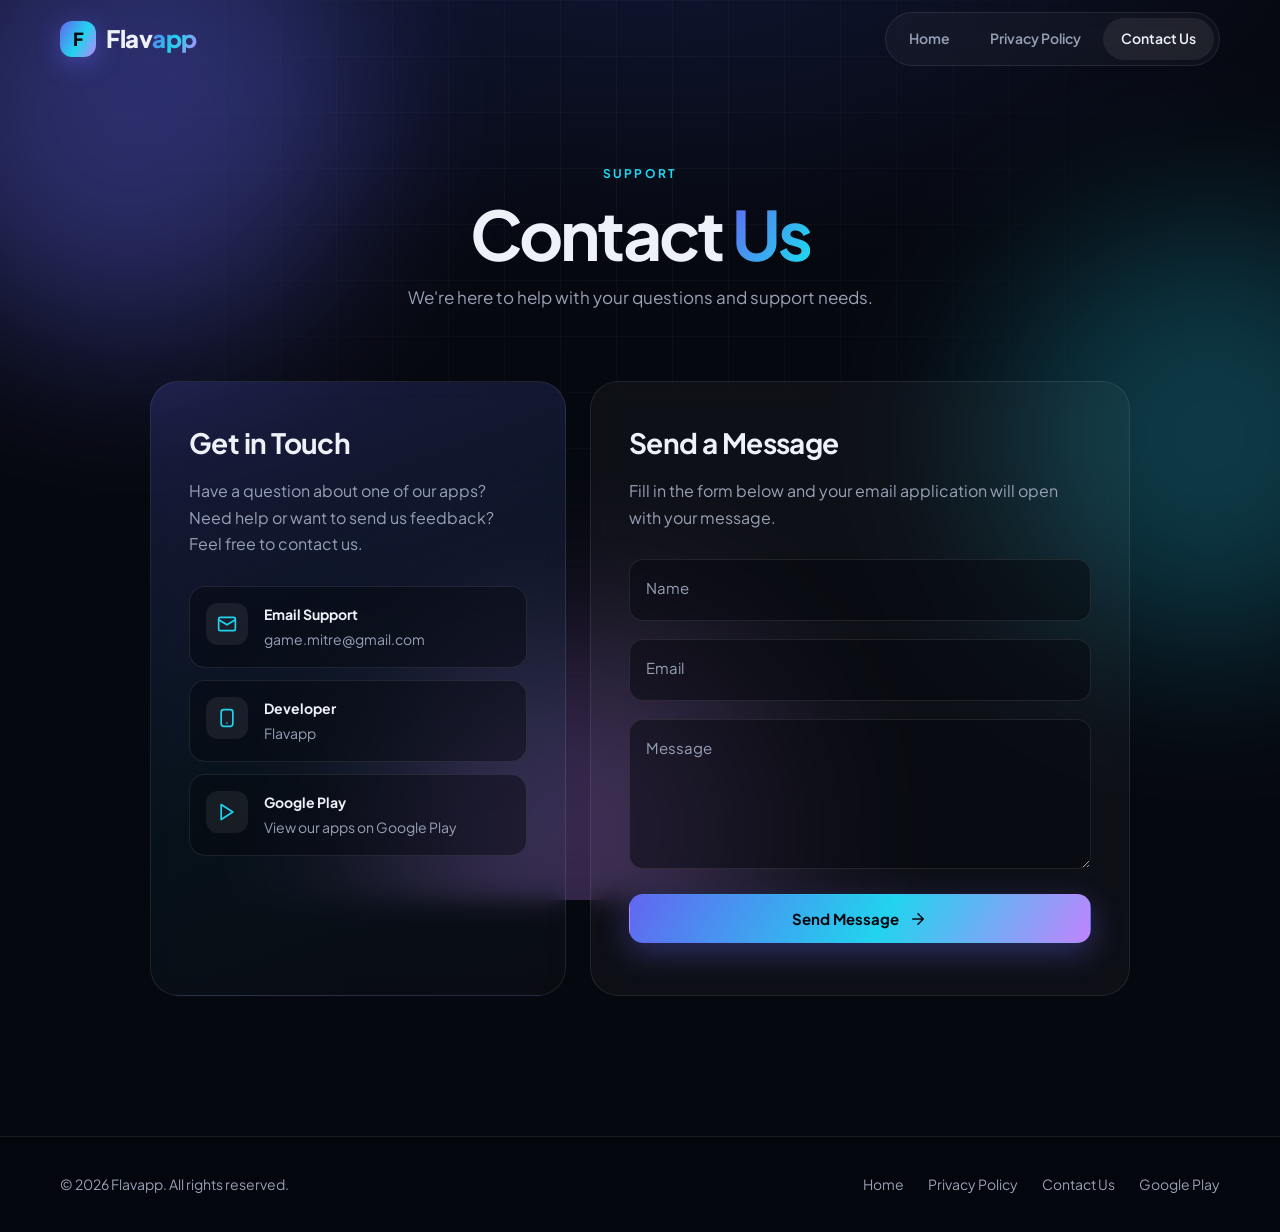
==== commit 8cc1e438: "Update contact.html" ====
--- a/contact.html
+++ b/contact.html
@@ -16,6 +16,10 @@
     <link rel="preconnect" href="https://fonts.googleapis.com">
     <link rel="preconnect" href="https://fonts.gstatic.com" crossorigin>
     <link href="https://fonts.googleapis.com/css2?family=Plus+Jakarta+Sans:wght@400;500;600;700;800&display=swap" rel="stylesheet">
+    <link rel="icon" href="favicon.svg" type="image/svg+xml">
+    <link rel="icon" href="favicon.ico" sizes="48x48">
+    <link rel="icon" href="favicon-192.png" type="image/png" sizes="192x192">
+    <link rel="apple-touch-icon" href="apple-touch-icon.png">
     <link rel="stylesheet" href="style.css">
     <noscript><style>.reveal { opacity: 1; transform: none; }</style></noscript>
 </head>
@@ -84,7 +88,7 @@
                         </span>
                         <div>
                             <h3>Email Support</h3>
-                            <p><a href="mailto:YOUR_EMAIL@example.com">YOUR_EMAIL@example.com</a></p>
+                            <p><a href="mailto:YOUR_EMAIL@example.com">game.mitre@gmail.com</a></p>
                         </div>
                     </div>
 
--- a/style.css
+++ b/style.css
@@ -438,7 +438,25 @@
 }
 
 .app-card h3 { font-size: 20px; letter-spacing: -0.02em; margin-bottom: 10px; }
-.app-card p { flex-grow: 1; margin-bottom: 26px; color: var(--muted); font-size: 15px; }
+.app-card p { flex-grow: 1; margin-bottom: 20px; color: var(--muted); font-size: 15px; }
+
+.app-stats { display: flex; flex-wrap: wrap; gap: 8px; margin-bottom: 20px; }
+.stat-pill {
+    display: inline-flex;
+    align-items: center;
+    gap: 6px;
+    padding: 6px 11px;
+    border-radius: 999px;
+    border: 1px solid var(--border);
+    background: rgba(255, 255, 255, 0.04);
+    font-size: 13px;
+    font-weight: 700;
+}
+.stat-pill small { font-size: 12px; font-weight: 500; color: var(--muted); }
+.stat-pill svg { width: 14px; height: 14px; }
+.stat-pill.rating svg { fill: #fbbf24; }
+.stat-pill.installs svg { color: var(--a2); }
+.stat-pill.new { color: #34d399; border-color: rgba(52, 211, 153, 0.35); background: rgba(52, 211, 153, 0.08); }
 
 .play-button {
     display: flex;
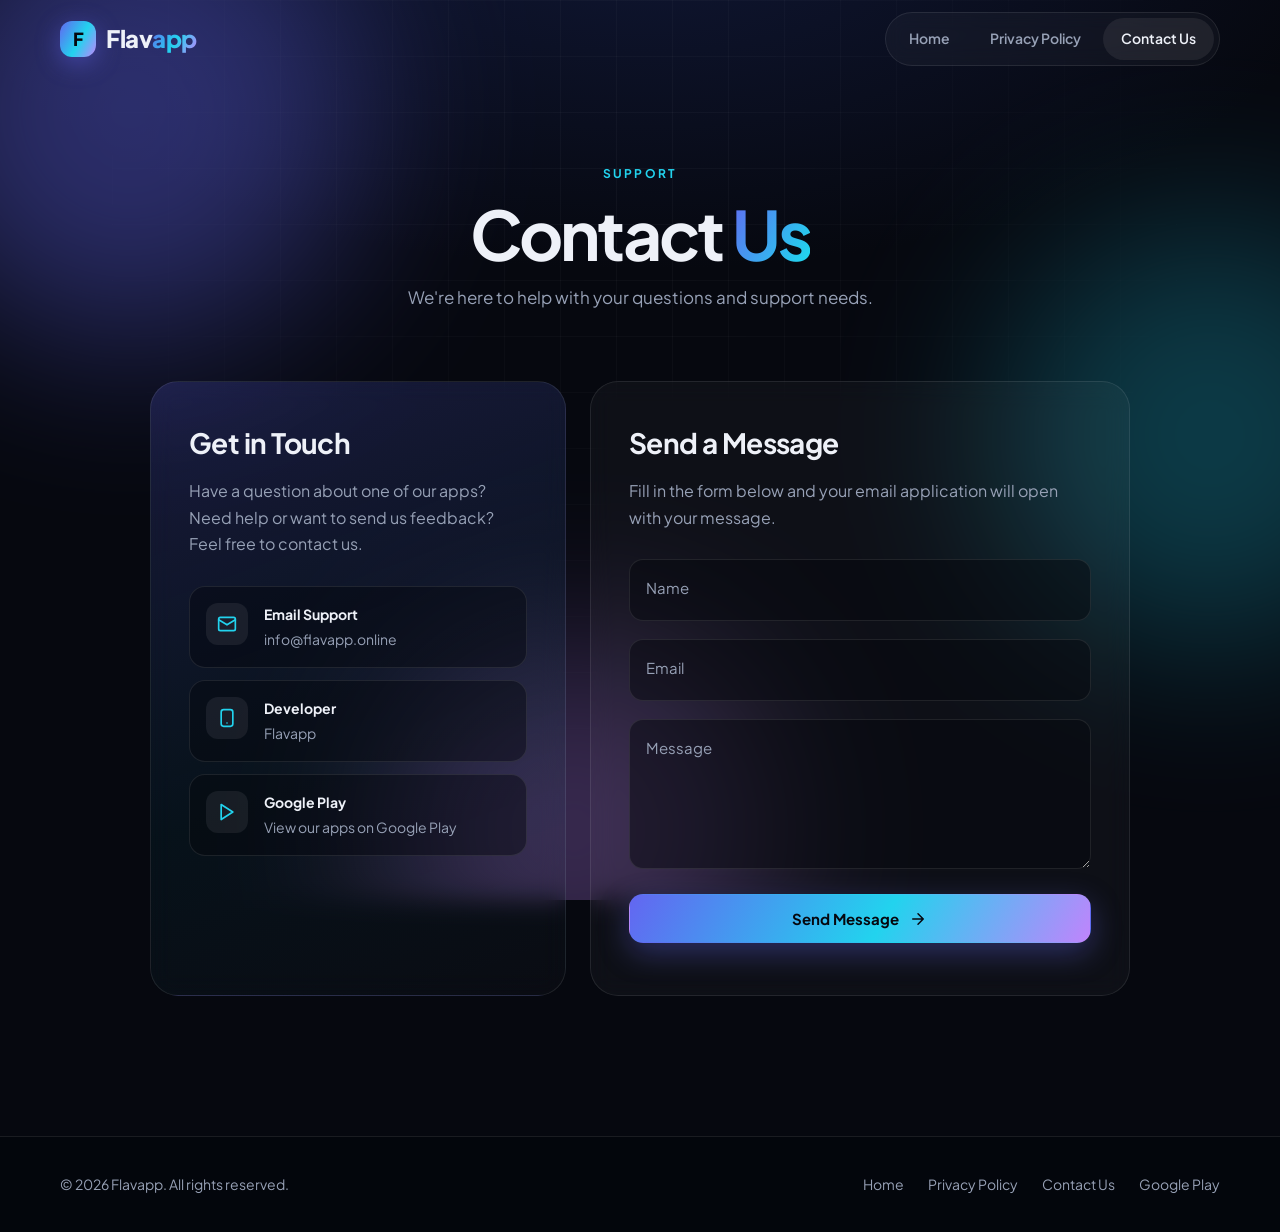
==== commit 10163640: "Update contact.html" ====
--- a/contact.html
+++ b/contact.html
@@ -88,7 +88,7 @@
                         </span>
                         <div>
                             <h3>Email Support</h3>
-                            <p><a href="mailto:YOUR_EMAIL@example.com">game.mitre@gmail.com</a></p>
+                            <p><a href="mailto:YOUR_EMAIL@example.com">info@flavapp.online</a></p>
                         </div>
                     </div>
 
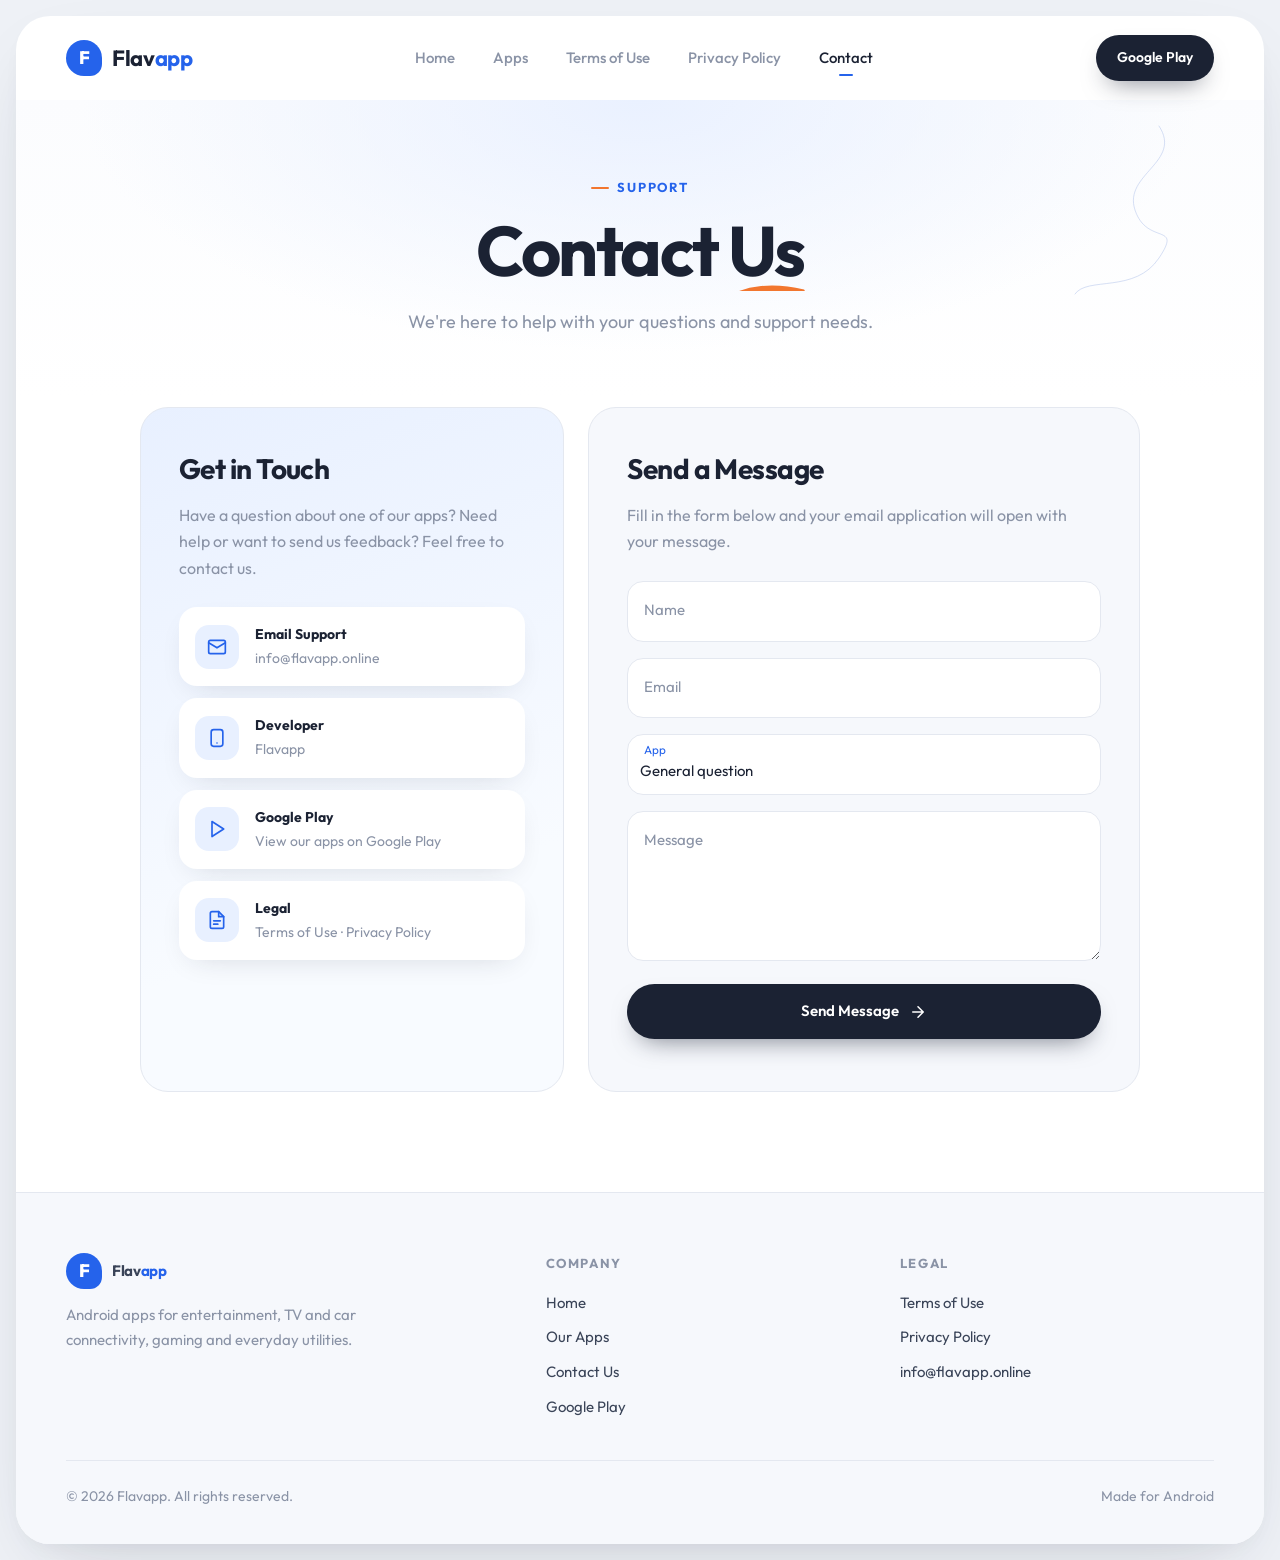
==== commit dc1b44e7: "Add files via upload" ====
--- a/contact.html
+++ b/contact.html
@@ -3,176 +3,119 @@
 <head>
     <meta charset="UTF-8">
     <meta name="viewport" content="width=device-width, initial-scale=1.0">
-
     <meta name="description" content="Contact Flavapp support for questions, feedback and assistance with our Android applications.">
-    <meta name="theme-color" content="#06080f">
-
+    <meta name="theme-color" content="#eef1f6">
     <meta property="og:title" content="Flavapp - Contact Us">
-    <meta property="og:description" content="Contact Flavapp for support and questions about our applications.">
+    <meta property="og:description" content="Contact Flavapp support for questions, feedback and assistance with our Android applications.">
     <meta property="og:type" content="website">
-
     <title>Flavapp - Contact Us</title>
-
     <link rel="preconnect" href="https://fonts.googleapis.com">
     <link rel="preconnect" href="https://fonts.gstatic.com" crossorigin>
-    <link href="https://fonts.googleapis.com/css2?family=Plus+Jakarta+Sans:wght@400;500;600;700;800&display=swap" rel="stylesheet">
+    <link href="https://fonts.googleapis.com/css2?family=Outfit:wght@400;500;600;700;800&display=swap" rel="stylesheet">
     <link rel="icon" href="favicon.svg" type="image/svg+xml">
     <link rel="icon" href="favicon.ico" sizes="48x48">
     <link rel="icon" href="favicon-192.png" type="image/png" sizes="192x192">
     <link rel="apple-touch-icon" href="apple-touch-icon.png">
     <link rel="stylesheet" href="style.css">
-    <noscript><style>.reveal { opacity: 1; transform: none; }</style></noscript>
+    <noscript><style>.reveal{opacity:1;transform:none;filter:none}.split .ln>span{transform:none}</style></noscript>
 </head>
+<body>
+<div class="progress"></div>
+<div class="frame">
 
-<body>
-
-<div class="progress"></div>
-<div class="bg" aria-hidden="true">
-    <span class="orb o1"></span>
-    <span class="orb o2"></span>
-    <span class="orb o3"></span>
-</div>
-
-<!-- HEADER -->
 <header>
     <div class="container navbar">
-
         <a href="index.html" class="logo" aria-label="Flavapp home">
             <i class="logo-mark">F</i>
             <span>Flav<em>app</em></span>
         </a>
-
-        <button class="menu-btn" aria-label="Toggle menu" aria-expanded="false" aria-controls="nav">
-            <span></span><span></span>
-        </button>
-
         <nav id="nav">
             <ul class="nav-links">
                 <li><a href="index.html">Home</a></li>
+                <li><a href="index.html#apps">Apps</a></li>
+                <li><a href="terms.html">Terms of Use</a></li>
                 <li><a href="privacy.html">Privacy Policy</a></li>
-                <li><a href="contact.html" class="active">Contact Us</a></li>
+                <li><a href="contact.html" class="active">Contact</a></li>
             </ul>
         </nav>
-
+        <div class="nav-cta">
+            <a href="https://play.google.com/store/apps/dev?id=8125367806341362231" target="_blank" rel="noopener noreferrer" class="btn btn-dark btn-sm">Google Play</a>
+            <button class="menu-btn" aria-label="Toggle menu" aria-expanded="false" aria-controls="nav"><span></span><span></span></button>
+        </div>
     </div>
 </header>
 
-
-<!-- PAGE HEADER -->
 <section class="page-header">
+    <svg class="doodle thin " style="right:6%;top:20px;width:120px;color:#9fb6e6" viewBox="0 0 200 300"><path d="M150 10c40 60-60 80-40 140s80 20 40 80-120 30-140 60"/></svg>
     <div class="container">
         <span class="eyebrow reveal">Support</span>
-        <h1 class="reveal" style="--d:.08s">Contact <span class="grad-text">Us</span></h1>
-        <p class="reveal" style="--d:.16s">We're here to help with your questions and support needs.</p>
+        <h1 class="split">Contact <span class="scribble">Us<svg viewBox="0 0 200 20" preserveAspectRatio="none"><path d="M3 14C50 6 120 4 197 9"/></svg></span></h1>
+        <p class="reveal" style="--d:.3s">We're here to help with your questions and support needs.</p>
     </div>
 </section>
-
 
 <main>
     <section class="contact-section">
         <div class="container">
             <div class="contact-wrapper">
-
-                <!-- CONTACT INFORMATION -->
                 <div class="contact-info reveal">
-
                     <h2>Get in Touch</h2>
-                    <p>
-                        Have a question about one of our apps? Need help or want to
-                        send us feedback? Feel free to contact us.
-                    </p>
-
-                    <div class="info-item">
-                        <span class="ic">
-                            <svg class="ico" viewBox="0 0 24 24"><rect x="2" y="4" width="20" height="16" rx="2"/><path d="m22 7-10 6L2 7"/></svg>
-                        </span>
-                        <div>
-                            <h3>Email Support</h3>
-                            <p><a href="mailto:YOUR_EMAIL@example.com">info@flavapp.online</a></p>
-                        </div>
-                    </div>
-
-                    <div class="info-item">
-                        <span class="ic">
-                            <svg class="ico" viewBox="0 0 24 24"><rect x="5" y="2" width="14" height="20" rx="3"/><path d="M12 18h.01"/></svg>
-                        </span>
-                        <div>
-                            <h3>Developer</h3>
-                            <p>Flavapp</p>
-                        </div>
-                    </div>
-
-                    <div class="info-item">
-                        <span class="ic">
-                            <svg class="ico" viewBox="0 0 24 24"><path d="M5 3l14 9-14 9z"/></svg>
-                        </span>
-                        <div>
-                            <h3>Google Play</h3>
-                            <p>
-                                <a href="https://play.google.com/store/apps/dev?id=8125367806341362231" target="_blank" rel="noopener noreferrer">View our apps on Google Play</a>
-                            </p>
-                        </div>
-                    </div>
-
+                    <p>Have a question about one of our apps? Need help or want to send us feedback? Feel free to contact us.</p>
+                    <div class="info-item"><span class="ic"><svg class="ico" viewBox="0 0 24 24"><rect x="2" y="4" width="20" height="16" rx="2"/><path d="m22 7-10 6L2 7"/></svg></span><div><h3>Email Support</h3><p><a href="mailto:info@flavapp.online">info@flavapp.online</a></p></div></div>
+                    <div class="info-item"><span class="ic"><svg class="ico" viewBox="0 0 24 24"><rect x="5" y="2" width="14" height="20" rx="3"/><path d="M12 18h.01"/></svg></span><div><h3>Developer</h3><p>Flavapp</p></div></div>
+                    <div class="info-item"><span class="ic"><svg class="ico" viewBox="0 0 24 24"><path d="M6 3l14 9-14 9z"/></svg></span><div><h3>Google Play</h3><p><a href="https://play.google.com/store/apps/dev?id=8125367806341362231" target="_blank" rel="noopener noreferrer">View our apps on Google Play</a></p></div></div>
+                    <div class="info-item"><span class="ic"><svg class="ico" viewBox="0 0 24 24"><path d="M14 2H6a2 2 0 0 0-2 2v16a2 2 0 0 0 2 2h12a2 2 0 0 0 2-2V8z"/><path d="M14 2v6h6M8 13h8M8 17h5"/></svg></span><div><h3>Legal</h3><p><a href="terms.html">Terms of Use</a> · <a href="privacy.html">Privacy Policy</a></p></div></div>
                 </div>
 
-
-                <!-- CONTACT FORM -->
                 <div class="contact-form reveal" style="--d:.12s">
-
                     <h2>Send a Message</h2>
                     <p>Fill in the form below and your email application will open with your message.</p>
-
-                    <form id="contact-form" data-email="YOUR_EMAIL@example.com">
-
-                        <div class="form-group">
-                            <input type="text" id="name" name="Name" placeholder=" " autocomplete="name" required>
-                            <label for="name">Name</label>
-                        </div>
-
-                        <div class="form-group">
-                            <input type="email" id="email" name="Email" placeholder=" " autocomplete="email" required>
-                            <label for="email">Email</label>
-                        </div>
-
-                        <div class="form-group">
-                            <textarea id="message" name="Message" placeholder=" " required></textarea>
-                            <label for="message">Message</label>
-                        </div>
-
-                        <button type="submit" class="btn btn-primary">
-                            Send Message
-                            <svg class="ico" viewBox="0 0 24 24"><path d="M5 12h14M12 5l7 7-7 7"/></svg>
-                        </button>
-
+                    <form id="contact-form" data-email="info@flavapp.online">
+                        <div class="form-group"><input type="text" id="name" name="Name" placeholder=" " autocomplete="name" required><label for="name">Name</label></div>
+                        <div class="form-group"><input type="email" id="email" name="Email" placeholder=" " autocomplete="email" required><label for="email">Email</label></div>
+                        <div class="form-group"><select id="app" name="App"><option value="General">General question</option><option value="File Recovery">File Recovery</option><option value="Wireless Display">Wireless Display</option><option value="GBA Emulator: Retro Games">GBA Emulator: Retro Games</option><option value="SmartTag &amp; AirTag Finder">SmartTag &amp; AirTag Finder</option><option value="Dual Camera Video Recorder">Dual Camera Video Recorder</option><option value="TV USB Connector">TV USB Connector</option><option value="Gamepad TV: Play Games Remote">Gamepad TV: Play Games Remote</option><option value="Car Link - Auto Screen Mirror">Car Link - Auto Screen Mirror</option></select><label for="app">App</label></div>
+                        <div class="form-group"><textarea id="message" name="Message" placeholder=" " required></textarea><label for="message">Message</label></div>
+                        <button type="submit" class="btn btn-dark">Send Message <svg class="ico" viewBox="0 0 24 24"><path d="M5 12h14M12 5l7 7-7 7"/></svg></button>
                         <p class="form-status" role="status"></p>
-
                     </form>
-
                 </div>
-
             </div>
         </div>
     </section>
 </main>
 
-
-<!-- FOOTER -->
 <footer>
-    <div class="container footer-content">
-
-        <div class="copyright">© <span class="year">2026</span> Flavapp. All rights reserved.</div>
-
-        <div class="footer-links">
-            <a href="index.html">Home</a>
-            <a href="privacy.html">Privacy Policy</a>
-            <a href="contact.html">Contact Us</a>
-            <a href="https://play.google.com/store/apps/dev?id=8125367806341362231" target="_blank" rel="noopener noreferrer">Google Play</a>
+    <div class="container">
+        <div class="footer-top">
+            <div>
+                <a href="index.html" class="logo"><i class="logo-mark">F</i><span>Flav<em>app</em></span></a>
+                <p>Android apps for entertainment, TV and car connectivity, gaming and everyday utilities.</p>
+            </div>
+            <div>
+                <h5>Company</h5>
+                <ul>
+                    <li><a href="index.html">Home</a></li>
+                    <li><a href="index.html#apps">Our Apps</a></li>
+                    <li><a href="contact.html">Contact Us</a></li>
+                    <li><a href="https://play.google.com/store/apps/dev?id=8125367806341362231" target="_blank" rel="noopener noreferrer">Google Play</a></li>
+                </ul>
+            </div>
+            <div>
+                <h5>Legal</h5>
+                <ul>
+                    <li><a href="terms.html">Terms of Use</a></li>
+                    <li><a href="privacy.html">Privacy Policy</a></li>
+                    <li><a href="mailto:info@flavapp.online">info@flavapp.online</a></li>
+                </ul>
+            </div>
         </div>
-
+        <div class="footer-bottom">
+            <span>© <span class="year">2026</span> Flavapp. All rights reserved.</span>
+            <span>Made for Android</span>
+        </div>
     </div>
 </footer>
-
+</div>
 <script src="script.js"></script>
 </body>
 </html>
--- a/style.css
+++ b/style.css
@@ -1,204 +1,109 @@
 /* =========================================================
-   FLAVAPP — shared stylesheet (modern dark / glass UI)
+   FLAVAPP — light "airy" UI (v2)
    ========================================================= */
 
 :root {
-    --bg: #06080f;
-    --surface: rgba(255, 255, 255, 0.035);
-    --surface-2: rgba(255, 255, 255, 0.07);
-    --border: rgba(255, 255, 255, 0.09);
-    --text: #eef1f8;
-    --muted: #97a1b6;
-    --a1: #6366f1;
-    --a2: #22d3ee;
-    --a3: #c084fc;
-    --grad: linear-gradient(120deg, var(--a1), var(--a2) 55%, var(--a3));
-    --radius: 22px;
-    --ease: cubic-bezier(0.22, 1, 0.36, 1);
+    --bg: #eef1f6;
+    --paper: #ffffff;
+    --paper-2: #f6f8fc;
+    --ink: #1b2233;
+    --ink-2: #3a4458;
+    --muted: #8a93a6;
+    --line: #e4e8f0;
+    --blue: #2563eb;
+    --blue-2: #3b82f6;
+    --blue-soft: #e8f0ff;
+    --orange: #f2762e;
+    --orange-soft: #fff1e8;
+    --green: #16a34a;
+    --radius: 26px;
+    --shadow: 0 30px 80px -30px rgba(27, 34, 51, .18), 0 8px 24px -12px rgba(27, 34, 51, .08);
+    --shadow-sm: 0 10px 30px -14px rgba(27, 34, 51, .18);
+    --ease: cubic-bezier(.22, 1, .36, 1);
 }
 
 * { margin: 0; padding: 0; box-sizing: border-box; }
-
-html { scroll-behavior: smooth; scroll-padding-top: 100px; }
-
+html { scroll-behavior: smooth; scroll-padding-top: 96px; }
 body {
-    font-family: 'Plus Jakarta Sans', system-ui, -apple-system, 'Segoe UI', Roboto, Arial, sans-serif;
+    font-family: 'Outfit', system-ui, -apple-system, 'Segoe UI', Roboto, Arial, sans-serif;
     background: var(--bg);
-    color: var(--text);
+    color: var(--ink);
     line-height: 1.65;
     overflow-x: hidden;
     -webkit-font-smoothing: antialiased;
 }
-
 a { color: inherit; text-decoration: none; }
 img { max-width: 100%; display: block; }
 ul { list-style: none; }
-::selection { background: var(--a1); color: #fff; }
-
-.container { width: min(1160px, 92%); margin-inline: auto; }
-
-.ico {
-    fill: none;
-    stroke: currentColor;
-    stroke-width: 2;
-    stroke-linecap: round;
-    stroke-linejoin: round;
-}
-
-/* =========================
-   BACKGROUND + PROGRESS
-========================== */
-
-.bg {
-    position: fixed;
-    inset: 0;
-    z-index: -1;
+button { font: inherit; }
+::selection { background: var(--blue); color: #fff; }
+
+.container { width: min(1180px, 92%); margin-inline: auto; }
+.ico { fill: none; stroke: currentColor; stroke-width: 2; stroke-linecap: round; stroke-linejoin: round; }
+
+/* page frame — the "floating card" look from the video */
+.frame {
+    width: min(1280px, 100% - 32px);
+    margin: 16px auto;
+    background: var(--paper);
+    border-radius: 34px;
+    box-shadow: var(--shadow);
     overflow: hidden;
-    background: radial-gradient(1200px 600px at 50% -10%, #101735 0, transparent 60%), var(--bg);
-}
-
-.bg::after {
-    content: "";
-    position: absolute;
-    inset: 0;
-    background-image:
-        linear-gradient(rgba(255, 255, 255, 0.035) 1px, transparent 1px),
-        linear-gradient(90deg, rgba(255, 255, 255, 0.035) 1px, transparent 1px);
-    background-size: 56px 56px;
-    -webkit-mask-image: radial-gradient(ellipse at 50% 20%, #000 0, transparent 70%);
-    mask-image: radial-gradient(ellipse at 50% 20%, #000 0, transparent 70%);
-}
-
-.orb {
-    position: absolute;
-    border-radius: 50%;
-    filter: blur(90px);
-    opacity: 0.4;
-    animation: float 18s ease-in-out infinite;
-}
-.orb.o1 { width: 460px; height: 460px; background: var(--a1); top: -120px; left: -100px; }
-.orb.o2 { width: 420px; height: 420px; background: var(--a2); top: 25%; right: -140px; opacity: 0.25; animation-delay: -6s; }
-.orb.o3 { width: 380px; height: 380px; background: var(--a3); bottom: -120px; left: 30%; opacity: 0.28; animation-delay: -12s; }
-
-@keyframes float {
-    0%, 100% { transform: translate(0, 0) scale(1); }
-    33% { transform: translate(40px, -30px) scale(1.08); }
-    66% { transform: translate(-30px, 40px) scale(0.95); }
+    position: relative;
 }
 
 .progress {
-    position: fixed;
-    top: 0;
-    left: 0;
-    width: 100%;
-    height: 3px;
-    transform-origin: 0 50%;
-    transform: scaleX(0);
-    background: var(--grad);
+    position: fixed; top: 0; left: 0; width: 100%; height: 3px;
+    transform-origin: 0 50%; transform: scaleX(0);
+    background: linear-gradient(90deg, var(--blue), var(--orange));
     z-index: 2000;
 }
 
 /* =========================
    HEADER
 ========================== */
-
 header {
-    position: sticky;
-    top: 0;
-    z-index: 1000;
-    transition: background 0.3s var(--ease), border-color 0.3s;
-    border-bottom: 1px solid transparent;
-}
-
+    position: sticky; top: 0; z-index: 1000;
+    transition: background .3s, box-shadow .3s;
+}
 header.scrolled {
-    background: rgba(6, 8, 15, 0.72);
-    -webkit-backdrop-filter: blur(16px) saturate(140%);
-    backdrop-filter: blur(16px) saturate(140%);
-    border-bottom-color: var(--border);
-}
-
-.navbar {
-    min-height: 78px;
-    display: flex;
-    align-items: center;
-    justify-content: space-between;
-    gap: 20px;
-}
-
-.logo {
-    display: flex;
-    align-items: center;
-    gap: 10px;
-    font-size: 24px;
-    font-weight: 800;
-    letter-spacing: -0.5px;
-}
-
+    background: rgba(255, 255, 255, .82);
+    -webkit-backdrop-filter: blur(14px); backdrop-filter: blur(14px);
+    box-shadow: 0 1px 0 var(--line);
+}
+.navbar { min-height: 84px; display: flex; align-items: center; justify-content: space-between; gap: 20px; }
+
+.logo { display: flex; align-items: center; gap: 10px; font-size: 22px; font-weight: 700; letter-spacing: -.3px; }
 .logo-mark {
-    width: 36px;
-    height: 36px;
-    border-radius: 12px;
-    background: var(--grad);
-    display: grid;
-    place-items: center;
-    font-style: normal;
-    font-size: 18px;
-    color: #06080f;
-    box-shadow: 0 6px 24px rgba(99, 102, 241, 0.45);
-    transition: transform 0.5s var(--ease);
-}
-.logo:hover .logo-mark { transform: rotate(-10deg) scale(1.08); }
-
-.logo em {
-    font-style: normal;
-    background: var(--grad);
-    -webkit-background-clip: text;
-    background-clip: text;
-    color: transparent;
-}
-
-.nav-links {
-    display: flex;
-    gap: 4px;
-    padding: 5px;
-    border: 1px solid var(--border);
-    border-radius: 999px;
-    background: var(--surface);
-    -webkit-backdrop-filter: blur(10px);
-    backdrop-filter: blur(10px);
-}
-
+    width: 36px; height: 36px; display: grid; place-items: center;
+    border-radius: 50% 50% 12px 50%;
+    background: var(--blue); color: #fff; font-style: normal; font-size: 18px; font-weight: 800;
+    transition: transform .5s var(--ease);
+}
+.logo:hover .logo-mark { transform: rotate(-12deg); }
+.logo em { font-style: normal; color: var(--blue); }
+
+.nav-links { display: flex; gap: 6px; }
 .nav-links a {
-    display: block;
-    padding: 9px 18px;
-    border-radius: 999px;
-    font-size: 14px;
-    font-weight: 600;
-    color: var(--muted);
-    transition: 0.25s;
-}
-.nav-links a:hover { color: var(--text); }
-.nav-links a.active { background: var(--surface-2); color: var(--text); }
+    position: relative; display: block; padding: 8px 16px;
+    font-size: 15px; font-weight: 500; color: var(--muted); transition: color .25s;
+}
+.nav-links a::after {
+    content: ""; position: absolute; left: 50%; bottom: 2px; width: 14px; height: 2px;
+    border-radius: 2px; background: var(--blue); transform: translateX(-50%) scaleX(0);
+    transition: transform .3s var(--ease);
+}
+.nav-links a:hover { color: var(--ink); }
+.nav-links a.active { color: var(--ink); }
+.nav-links a.active::after, .nav-links a:hover::after { transform: translateX(-50%) scaleX(1); }
+
+.nav-cta { display: flex; align-items: center; gap: 10px; }
 
 .menu-btn {
-    display: none;
-    width: 44px;
-    height: 44px;
-    border-radius: 12px;
-    border: 1px solid var(--border);
-    background: var(--surface);
-    cursor: pointer;
-    position: relative;
-}
-.menu-btn span {
-    position: absolute;
-    left: 12px;
-    right: 12px;
-    height: 2px;
-    background: #fff;
-    border-radius: 2px;
-    transition: 0.3s var(--ease);
-}
+    display: none; width: 44px; height: 44px; border-radius: 14px;
+    border: 1px solid var(--line); background: var(--paper); cursor: pointer; position: relative;
+}
+.menu-btn span { position: absolute; left: 12px; right: 12px; height: 2px; background: var(--ink); border-radius: 2px; transition: .3s var(--ease); }
 .menu-btn span:first-child { top: 17px; }
 .menu-btn span:last-child { top: 25px; }
 .menu-btn.open span:first-child { top: 21px; transform: rotate(45deg); }
@@ -207,600 +112,415 @@
 /* =========================
    BUTTONS
 ========================== */
-
 .btn {
-    position: relative;
-    display: inline-flex;
-    align-items: center;
-    justify-content: center;
-    gap: 10px;
-    padding: 14px 26px;
-    border-radius: 14px;
-    border: 1px solid transparent;
-    font-family: inherit;
-    font-size: 15px;
-    font-weight: 700;
-    cursor: pointer;
-    overflow: hidden;
-    transition: transform 0.3s var(--ease), box-shadow 0.3s, background 0.3s, border-color 0.3s;
-}
-.btn svg { width: 18px; height: 18px; transition: transform 0.3s var(--ease); }
+    display: inline-flex; align-items: center; justify-content: center; gap: 10px;
+    padding: 14px 28px; border-radius: 999px; border: 1px solid transparent;
+    font-size: 15px; font-weight: 600; cursor: pointer;
+    transition: transform .3s var(--ease), box-shadow .3s, background .3s, color .3s, border-color .3s;
+}
+.btn svg { width: 18px; height: 18px; transition: transform .3s var(--ease); }
 .btn:hover svg { transform: translateX(3px); }
-
-.btn-primary {
-    background: var(--grad);
-    color: #06080f;
-    box-shadow: 0 10px 30px rgba(99, 102, 241, 0.35);
-}
-.btn-primary::after {
-    content: "";
-    position: absolute;
-    inset: 0;
-    background: linear-gradient(110deg, transparent 30%, rgba(255, 255, 255, 0.55) 50%, transparent 70%);
-    transform: translateX(-120%);
-    transition: transform 0.7s var(--ease);
-}
-.btn-primary:hover { transform: translateY(-3px); box-shadow: 0 16px 40px rgba(34, 211, 238, 0.35); }
-.btn-primary:hover::after { transform: translateX(120%); }
-
-.btn-ghost {
-    background: var(--surface);
-    border-color: var(--border);
-    color: var(--text);
-    -webkit-backdrop-filter: blur(8px);
-    backdrop-filter: blur(8px);
-}
-.btn-ghost:hover { transform: translateY(-3px); border-color: rgba(255, 255, 255, 0.25); background: var(--surface-2); }
-
-/* =========================
-   REVEAL ANIMATION
-========================== */
-
+.btn-dark { background: var(--ink); color: #fff; box-shadow: 0 12px 26px -12px rgba(27, 34, 51, .6); }
+.btn-dark:hover { transform: translateY(-3px); background: #0f1524; }
+.btn-blue { background: var(--blue); color: #fff; box-shadow: 0 14px 30px -12px rgba(37, 99, 235, .7); }
+.btn-blue:hover { transform: translateY(-3px); background: #1d4fd8; }
+.btn-line { border-color: var(--line); color: var(--ink); background: var(--paper); }
+.btn-line:hover { border-color: var(--ink); transform: translateY(-3px); }
+.btn-sm { padding: 10px 20px; font-size: 14px; }
+
+/* =========================
+   REVEAL ANIMATIONS
+========================== */
 .reveal {
-    opacity: 0;
-    transform: translateY(28px);
-    transition: opacity 0.9s var(--ease), transform 0.9s var(--ease);
+    opacity: 0; transform: translateY(34px); filter: blur(6px);
+    transition: opacity 1s var(--ease), transform 1s var(--ease), filter 1s var(--ease);
     transition-delay: var(--d, 0s);
 }
-.reveal.in { opacity: 1; transform: none; }
+.reveal.in { opacity: 1; transform: none; filter: none; }
+
+/* line-by-line headline */
+.split .ln { display: block; overflow: hidden; padding-bottom: .06em; }
+.split .ln > span {
+    display: inline-block; transform: translateY(110%);
+    transition: transform 1.1s var(--ease); transition-delay: calc(var(--i) * .12s + .1s);
+}
+.split.in .ln > span { transform: none; }
+
+/* hand-drawn orange underline */
+.scribble { position: relative; white-space: nowrap; }
+.scribble svg {
+    position: absolute; left: -2%; bottom: -.22em; width: 104%; height: .42em;
+    overflow: visible; pointer-events: none;
+}
+.scribble path {
+    fill: none; stroke: var(--orange); stroke-width: 5; stroke-linecap: round;
+    stroke-dasharray: 420; stroke-dashoffset: 420; transition: stroke-dashoffset 1.4s var(--ease) .9s;
+}
+.in .scribble path, .scribble.in path { stroke-dashoffset: 0; }
+
+/* doodles */
+.doodle { position: absolute; pointer-events: none; color: var(--blue); opacity: .9; }
+.doodle path { fill: none; stroke: currentColor; stroke-width: 2.2; stroke-linecap: round; stroke-linejoin: round;
+    stroke-dasharray: 600; stroke-dashoffset: 600; transition: stroke-dashoffset 2s var(--ease) .6s; }
+.doodle.in path { stroke-dashoffset: 0; }
+.doodle.thin path { stroke-width: 1.4; opacity: .55; }
 
 /* =========================
    HERO
 ========================== */
-
-.hero { padding: 90px 0 80px; text-align: center; }
-
-.badge {
-    display: inline-flex;
-    align-items: center;
-    gap: 10px;
-    padding: 8px 16px;
-    margin-bottom: 28px;
-    border-radius: 999px;
-    border: 1px solid var(--border);
-    background: var(--surface);
-    font-size: 13px;
-    font-weight: 600;
-    color: #c7d2fe;
-    -webkit-backdrop-filter: blur(8px);
-    backdrop-filter: blur(8px);
-}
-.badge .dot {
-    width: 8px;
-    height: 8px;
-    border-radius: 50%;
-    background: #34d399;
-    animation: pulse 2s infinite;
-}
-@keyframes pulse {
-    0% { box-shadow: 0 0 0 0 rgba(52, 211, 153, 0.7); }
-    70% { box-shadow: 0 0 0 10px rgba(52, 211, 153, 0); }
-    100% { box-shadow: 0 0 0 0 rgba(52, 211, 153, 0); }
-}
-
-.hero h1 {
-    font-size: clamp(44px, 8vw, 88px);
-    line-height: 1.02;
-    letter-spacing: -0.04em;
-    font-weight: 800;
-    margin-bottom: 26px;
-}
-
-.grad-text {
-    background: var(--grad);
-    background-size: 200% 100%;
-    -webkit-background-clip: text;
-    background-clip: text;
-    color: transparent;
-    animation: shift 6s ease-in-out infinite alternate;
-}
-@keyframes shift { to { background-position: 100% 0; } }
-
-.lead {
-    max-width: 640px;
-    margin: 0 auto 38px;
-    color: var(--muted);
-    font-size: clamp(16px, 2vw, 19px);
-}
-
-.hero-buttons { display: flex; justify-content: center; gap: 14px; flex-wrap: wrap; }
-
-.stats { display: flex; justify-content: center; gap: clamp(28px, 7vw, 80px); margin-top: 64px; flex-wrap: wrap; }
-.stat b { display: block; font-size: 32px; font-weight: 800; letter-spacing: -0.03em; }
-.stat span { font-size: 12px; color: var(--muted); text-transform: uppercase; letter-spacing: 0.14em; }
-
-/* =========================
-   MARQUEE
-========================== */
-
-.marquee {
-    overflow: hidden;
-    padding: 20px 0;
-    border-block: 1px solid var(--border);
-    background: rgba(255, 255, 255, 0.02);
-    -webkit-mask-image: linear-gradient(90deg, transparent, #000 12%, #000 88%, transparent);
-    mask-image: linear-gradient(90deg, transparent, #000 12%, #000 88%, transparent);
-}
-.marquee-track { display: flex; width: max-content; animation: scroll 36s linear infinite; }
-.marquee:hover .marquee-track { animation-play-state: paused; }
-.marquee-group { display: flex; gap: 48px; padding-right: 48px; }
-.marquee-group span {
-    display: flex;
-    align-items: center;
-    gap: 48px;
-    white-space: nowrap;
-    font-size: 15px;
-    font-weight: 700;
-    color: var(--muted);
-}
-.marquee-group span::after { content: "✦"; color: var(--a2); }
-@keyframes scroll { to { transform: translateX(-50%); } }
+.hero { position: relative; padding: 40px 0 0; overflow: hidden;
+    background: radial-gradient(900px 500px at 85% 20%, #eaf1ff 0, transparent 60%),
+                linear-gradient(180deg, #fbfcfe 0, #f3f6fb 100%); }
+.hero-grid { display: grid; grid-template-columns: 1.05fr 1fr; align-items: center; gap: 40px; min-height: 600px; position: relative; z-index: 1; }
+
+.kicker {
+    display: inline-flex; align-items: center; gap: 10px; padding: 7px 14px 7px 8px; margin-bottom: 26px;
+    border-radius: 999px; background: var(--paper); box-shadow: var(--shadow-sm);
+    font-size: 13px; font-weight: 600; color: var(--ink-2);
+}
+.kicker b { padding: 3px 10px; border-radius: 999px; background: var(--blue-soft); color: var(--blue); font-weight: 700; font-size: 12px; }
+
+.hero h1 { font-size: clamp(42px, 6.2vw, 78px); line-height: 1.06; letter-spacing: -.035em; font-weight: 700; margin-bottom: 26px; position: relative; }
+.hero .lead { max-width: 470px; color: var(--muted); font-size: 18px; margin-bottom: 36px; }
+.hero-buttons { display: flex; gap: 14px; flex-wrap: wrap; align-items: center; }
+.play-chip { display: inline-flex; align-items: center; gap: 10px; font-size: 14px; font-weight: 600; color: var(--ink-2); }
+.play-chip i { width: 44px; height: 44px; border-radius: 50%; display: grid; place-items: center; background: var(--paper); box-shadow: var(--shadow-sm); }
+.play-chip svg { width: 18px; height: 18px; color: var(--blue); }
+
+/* phone mockup */
+.phone-stage { position: relative; height: 600px; display: grid; place-items: center; }
+.phone-stage .halo { position: absolute; width: 440px; height: 440px; border-radius: 50%;
+    background: radial-gradient(circle, #dbe7ff 0, rgba(219, 231, 255, 0) 70%); }
+.phone {
+    position: relative; width: 290px; height: 580px; border-radius: 46px; padding: 12px;
+    background: #10141f; box-shadow: 0 50px 90px -30px rgba(16, 20, 31, .55), inset 0 0 0 2px #2a3142;
+    transform: rotate(8deg) translateY(30px); animation: bob 7s ease-in-out infinite;
+    transition: transform .2s linear;
+}
+@keyframes bob { 0%, 100% { translate: 0 0; } 50% { translate: 0 -16px; } }
+.phone::before { content: ""; position: absolute; top: 20px; left: 50%; width: 92px; height: 24px; transform: translateX(-50%); border-radius: 999px; background: #10141f; z-index: 3; }
+.screen { width: 100%; height: 100%; border-radius: 36px; overflow: hidden; background: linear-gradient(180deg, #d9e8ff 0, #f4f8ff 38%, #fff 100%); padding: 56px 16px 16px; position: relative; }
+.screen-top { display: flex; justify-content: space-between; align-items: center; margin-bottom: 14px; }
+.screen-top span { font-size: 11px; color: var(--muted); }
+.screen-top i { width: 28px; height: 28px; border-radius: 50%; background: var(--blue); display: grid; place-items: center; color: #fff; font-style: normal; font-size: 12px; font-weight: 700; }
+.screen h4 { font-size: 20px; line-height: 1.15; margin-bottom: 16px; letter-spacing: -.02em; }
+.screen .lbl { display: flex; justify-content: space-between; font-size: 11px; font-weight: 600; margin-bottom: 8px; }
+.screen .lbl em { font-style: normal; color: var(--muted); font-weight: 500; }
+.screen-apps { display: grid; grid-template-columns: repeat(4, 1fr); gap: 10px; margin-bottom: 16px; }
+.screen-apps img, .screen-apps .fb { width: 100%; aspect-ratio: 1; border-radius: 14px; box-shadow: 0 6px 14px -6px rgba(27, 34, 51, .35); }
+.screen-apps img { background: #fff; }
+.screen-row { display: flex; align-items: center; gap: 10px; padding: 9px; border-radius: 14px; background: #fff; box-shadow: 0 6px 16px -10px rgba(27, 34, 51, .3); margin-bottom: 8px; }
+.screen-row img, .screen-row .fb { width: 34px; height: 34px; border-radius: 10px; }
+.screen-row b { display: block; font-size: 11.5px; line-height: 1.2; }
+.screen-row small { font-size: 10px; color: var(--muted); }
+.screen-row .get { margin-left: auto; padding: 4px 10px; border-radius: 999px; background: var(--blue); color: #fff; font-size: 10px; font-weight: 700; }
+.screen-nav { position: absolute; left: 16px; right: 16px; bottom: 14px; display: flex; justify-content: space-around; align-items: center; padding: 8px; border-radius: 18px; background: #fff; box-shadow: 0 8px 20px -10px rgba(27, 34, 51, .3); }
+.screen-nav span { width: 8px; height: 8px; border-radius: 50%; background: #d4dae6; }
+.screen-nav span.on { width: 30px; height: 30px; background: var(--orange); box-shadow: 0 6px 14px -4px rgba(242, 118, 46, .7); }
+
+.float-card {
+    position: absolute; z-index: 2; display: flex; align-items: center; gap: 10px;
+    padding: 10px 14px 10px 10px; border-radius: 18px; background: rgba(255, 255, 255, .92);
+    -webkit-backdrop-filter: blur(8px); backdrop-filter: blur(8px); box-shadow: var(--shadow-sm);
+    font-size: 13px; font-weight: 600; animation: bob 6s ease-in-out infinite;
+}
+.float-card img, .float-card .fb { width: 38px; height: 38px; border-radius: 11px; }
+.float-card small { display: block; font-size: 11px; color: var(--muted); font-weight: 500; }
+.float-card.f1 { top: 90px; left: -10px; animation-delay: -2s; }
+.float-card.f2 { bottom: 120px; right: -10px; animation-delay: -4s; }
+.cloud { position: absolute; width: 90px; height: 26px; border-radius: 999px; background: #fff; opacity: .9; filter: blur(1px); animation: drift 14s ease-in-out infinite; }
+.cloud::before { content: ""; position: absolute; width: 40px; height: 40px; border-radius: 50%; background: #fff; top: -18px; left: 18px; }
+.cloud.c1 { top: 70px; right: 40px; }
+.cloud.c2 { top: 200px; left: 30px; transform: scale(.7); animation-delay: -6s; }
+@keyframes drift { 0%, 100% { translate: 0 0; } 50% { translate: 24px 0; } }
+
+/* fallback icon (when Play image can't load) */
+.fb { display: grid; place-items: center; color: #fff; font-weight: 800; font-size: 13px; background: linear-gradient(135deg, var(--blue-2), var(--blue)); }
+
+/* =========================
+   STATS BAND
+========================== */
+.stats-band { background: var(--blue); color: #fff; position: relative; overflow: hidden; }
+.stats-band::after { content: ""; position: absolute; inset: 0; background: radial-gradient(600px 200px at 80% 0, rgba(255, 255, 255, .18), transparent 70%); }
+.stats-grid { display: grid; grid-template-columns: repeat(4, 1fr); position: relative; z-index: 1; }
+.stat { padding: 40px 28px; border-left: 1px solid rgba(255, 255, 255, .18); }
+.stat:first-child { border-left: 0; }
+.stat b { display: block; font-size: clamp(30px, 3.6vw, 44px); font-weight: 700; letter-spacing: -.03em; line-height: 1.1; }
+.stat span { font-size: 14px; opacity: .8; }
 
 /* =========================
    SECTIONS
 ========================== */
-
-.section { padding: 100px 0; }
-
-.eyebrow {
-    display: inline-block;
-    margin-bottom: 14px;
-    font-size: 12px;
-    font-weight: 700;
-    letter-spacing: 0.18em;
-    text-transform: uppercase;
-    color: var(--a2);
-}
-
-.section-header { text-align: center; max-width: 680px; margin: 0 auto 56px; }
-.section-header h2 { font-size: clamp(32px, 5vw, 48px); letter-spacing: -0.03em; line-height: 1.1; margin-bottom: 14px; }
-.section-header p { color: var(--muted); font-size: 17px; }
-
-/* =========================
-   APP CARDS
-========================== */
-
-.apps-grid { display: grid; grid-template-columns: repeat(3, 1fr); gap: 22px; }
-
+.section { padding: 110px 0; position: relative; }
+.eyebrow { display: inline-flex; align-items: center; gap: 8px; margin-bottom: 14px; font-size: 13px; font-weight: 700; letter-spacing: .14em; text-transform: uppercase; color: var(--blue); }
+.eyebrow::before { content: ""; width: 18px; height: 2px; border-radius: 2px; background: var(--orange); }
+.h2 { font-size: clamp(32px, 4.4vw, 52px); line-height: 1.1; letter-spacing: -.03em; font-weight: 700; }
+.sub { color: var(--muted); font-size: 17px; max-width: 520px; }
+.section-head { display: flex; justify-content: space-between; align-items: flex-end; gap: 30px; margin-bottom: 56px; flex-wrap: wrap; }
+
+/* features row (like the 4 small columns in the video) */
+.benefits { display: grid; grid-template-columns: repeat(4, 1fr); gap: 30px; }
+.benefit i { width: 52px; height: 52px; border-radius: 16px; display: grid; place-items: center; margin-bottom: 18px; background: var(--blue-soft); color: var(--blue); transition: transform .5s var(--ease); }
+.benefit:nth-child(2) i { background: var(--orange-soft); color: var(--orange); }
+.benefit:nth-child(4) i { background: #e9f8ef; color: var(--green); }
+.benefit:hover i { transform: translateY(-6px) rotate(-6deg); }
+.benefit i svg { width: 24px; height: 24px; }
+.benefit h3 { font-size: 18px; margin-bottom: 6px; letter-spacing: -.01em; }
+.benefit p { color: var(--muted); font-size: 15px; }
+
+/* =========================
+   APPS GRID
+========================== */
+.apps-grid { display: grid; grid-template-columns: repeat(4, 1fr); gap: 20px; }
 .app-card {
-    --mx: 50%;
-    --my: 50%;
-    --h: 235;
-    position: relative;
-    display: flex;
-    flex-direction: column;
-    padding: 28px;
-    border-radius: var(--radius);
-    background: var(--surface);
-    border: 1px solid var(--border);
-    overflow: hidden;
-    transition: transform 0.4s var(--ease), border-color 0.3s, background 0.3s, opacity 0.9s var(--ease);
-}
-.app-card::before {
-    content: "";
-    position: absolute;
-    inset: 0;
-    background: radial-gradient(420px circle at var(--mx) var(--my), hsl(var(--h) 90% 65% / 0.18), transparent 45%);
-    opacity: 0;
-    transition: opacity 0.35s;
-    pointer-events: none;
-}
-.app-card:hover { border-color: hsl(var(--h) 80% 65% / 0.45); background: var(--surface-2); }
-.app-card.in:hover { transform: translateY(-8px); }
-.app-card:hover::before { opacity: 1; }
-
-.app-top { display: flex; justify-content: space-between; align-items: flex-start; margin-bottom: 22px; }
-
-.app-icon {
-    width: 64px;
-    height: 64px;
-    border-radius: 19px;
-    display: grid;
-    place-items: center;
-    font-size: 22px;
-    font-weight: 800;
-    color: #fff;
-    background: linear-gradient(135deg, hsl(var(--h) 85% 62%), hsl(calc(var(--h) + 50) 85% 50%));
-    box-shadow: 0 12px 30px hsl(var(--h) 85% 55% / 0.35);
-    transition: transform 0.5s var(--ease);
-}
-.app-card:hover .app-icon { transform: rotate(-6deg) scale(1.08); }
-
-.tag {
-    padding: 6px 11px;
-    border-radius: 999px;
-    border: 1px solid var(--border);
-    font-size: 11px;
-    font-weight: 700;
-    letter-spacing: 0.08em;
-    text-transform: uppercase;
-    color: var(--muted);
-}
-
-.app-card h3 { font-size: 20px; letter-spacing: -0.02em; margin-bottom: 10px; }
-.app-card p { flex-grow: 1; margin-bottom: 20px; color: var(--muted); font-size: 15px; }
-
-.app-stats { display: flex; flex-wrap: wrap; gap: 8px; margin-bottom: 20px; }
-.stat-pill {
-    display: inline-flex;
-    align-items: center;
-    gap: 6px;
-    padding: 6px 11px;
-    border-radius: 999px;
-    border: 1px solid var(--border);
-    background: rgba(255, 255, 255, 0.04);
-    font-size: 13px;
-    font-weight: 700;
-}
-.stat-pill small { font-size: 12px; font-weight: 500; color: var(--muted); }
-.stat-pill svg { width: 14px; height: 14px; }
-.stat-pill.rating svg { fill: #fbbf24; }
-.stat-pill.installs svg { color: var(--a2); }
-.stat-pill.new { color: #34d399; border-color: rgba(52, 211, 153, 0.35); background: rgba(52, 211, 153, 0.08); }
-
-.play-button {
-    display: flex;
-    align-items: center;
-    justify-content: space-between;
-    padding: 13px 18px;
-    border-radius: 13px;
-    background: rgba(255, 255, 255, 0.06);
-    border: 1px solid var(--border);
-    font-size: 14px;
-    font-weight: 700;
-    transition: 0.3s var(--ease);
-}
-.play-button svg { width: 18px; height: 18px; transition: transform 0.3s var(--ease); }
-.app-card:hover .play-button { background: #fff; color: #06080f; border-color: #fff; }
-.play-button:hover svg { transform: translate(3px, -3px); }
-
-/* =========================
-   ABOUT
-========================== */
-
-.about-panel {
-    position: relative;
-    display: grid;
-    grid-template-columns: 1.1fr 1fr;
-    gap: 48px;
-    align-items: center;
-    padding: clamp(28px, 5vw, 56px);
-    border-radius: 32px;
-    border: 1px solid var(--border);
-    background: linear-gradient(145deg, rgba(99, 102, 241, 0.14), rgba(255, 255, 255, 0.02) 55%);
-    overflow: hidden;
-}
-.about-panel h2 { font-size: clamp(30px, 4.5vw, 44px); letter-spacing: -0.03em; line-height: 1.1; margin-bottom: 18px; }
-.about-panel p { color: var(--muted); font-size: 17px; }
-
-.features { display: grid; gap: 14px; }
-.feature {
-    display: flex;
-    align-items: center;
-    gap: 16px;
-    padding: 18px;
-    border-radius: 18px;
-    background: rgba(6, 8, 15, 0.5);
-    border: 1px solid var(--border);
-    transition: 0.3s var(--ease);
-}
-.feature:hover { transform: translateX(6px); border-color: rgba(255, 255, 255, 0.2); }
-.feature i {
-    flex: none;
-    width: 46px;
-    height: 46px;
-    border-radius: 14px;
-    display: grid;
-    place-items: center;
-    background: var(--surface-2);
-    color: var(--a2);
-}
-.feature i svg { width: 22px; height: 22px; }
-.feature b { display: block; font-size: 15px; }
-.feature small { color: var(--muted); font-size: 13px; }
+    position: relative; display: flex; flex-direction: column; padding: 24px;
+    border-radius: var(--radius); background: var(--paper-2); border: 1px solid var(--line);
+    transition: transform .5s var(--ease), box-shadow .5s var(--ease), background .3s, opacity 1s var(--ease), filter 1s var(--ease);
+}
+.app-card:hover { background: var(--paper); box-shadow: var(--shadow); }
+.app-card.in:hover { transform: translateY(-10px); }
+.app-top { display: flex; justify-content: space-between; align-items: flex-start; margin-bottom: 20px; }
+.app-icon { width: 68px; height: 68px; border-radius: 20px; overflow: hidden; box-shadow: 0 14px 26px -14px rgba(27, 34, 51, .5); transition: transform .6s var(--ease); background: #fff; }
+.app-icon img, .app-icon .fb { width: 100%; height: 100%; object-fit: cover; font-size: 20px; }
+.app-card:hover .app-icon { transform: rotate(-8deg) scale(1.06); }
+.tag { padding: 5px 11px; border-radius: 999px; background: var(--paper); border: 1px solid var(--line); font-size: 11px; font-weight: 700; letter-spacing: .06em; text-transform: uppercase; color: var(--muted); }
+.app-card h3 { font-size: 18px; line-height: 1.25; letter-spacing: -.01em; margin-bottom: 8px; }
+.app-card p { flex-grow: 1; color: var(--muted); font-size: 14.5px; margin-bottom: 18px; }
+.app-stats { display: flex; flex-wrap: wrap; gap: 8px; margin-bottom: 18px; }
+.pill { display: inline-flex; align-items: center; gap: 5px; padding: 5px 10px; border-radius: 999px; background: var(--paper); border: 1px solid var(--line); font-size: 12.5px; font-weight: 600; }
+.pill svg { width: 13px; height: 13px; }
+.pill.rating svg { fill: #f5a524; stroke: none; }
+.pill.installs svg { color: var(--blue); }
+.pill.new { color: var(--green); border-color: #c6ecd4; background: #effaf3; }
+.app-links { display: flex; gap: 8px; }
+.play-button { flex: 1; display: flex; align-items: center; justify-content: center; gap: 8px; padding: 11px 14px; border-radius: 999px; background: var(--ink); color: #fff; font-size: 13.5px; font-weight: 600; transition: background .3s, transform .3s var(--ease); }
+.play-button:hover { background: var(--blue); }
+.play-button svg { width: 15px; height: 15px; }
+.terms-mini { display: grid; place-items: center; width: 42px; border-radius: 50%; border: 1px solid var(--line); background: var(--paper); color: var(--muted); transition: .3s; }
+.terms-mini:hover { color: var(--blue); border-color: var(--blue); }
+.terms-mini svg { width: 16px; height: 16px; }
+
+/* =========================
+   MAP / ORBIT SECTION
+========================== */
+.split-grid { display: grid; grid-template-columns: 1.1fr 1fr; gap: 60px; align-items: center; }
+.split-grid.rev { grid-template-columns: 1fr 1.1fr; }
+.map {
+    position: relative; aspect-ratio: 1.25; border-radius: 30px;
+    background-image: radial-gradient(circle, #c9d4e8 1.6px, transparent 1.8px);
+    background-size: 14px 14px;
+    -webkit-mask-image: radial-gradient(ellipse at center, #000 45%, transparent 75%);
+    mask-image: radial-gradient(ellipse at center, #000 45%, transparent 75%);
+}
+.map-wrap { position: relative; }
+.pin { position: absolute; display: flex; flex-direction: column; align-items: center; transform: translate(-50%, -100%); z-index: 2; }
+.pin .bubble { width: var(--s, 62px); height: var(--s, 62px); border-radius: 50%; padding: 4px; background: #fff; box-shadow: 0 16px 30px -12px rgba(27, 34, 51, .45); position: relative; transition: transform .4s var(--ease); }
+.pin .bubble::after { content: ""; position: absolute; left: 50%; bottom: -7px; width: 14px; height: 14px; background: #fff; transform: translateX(-50%) rotate(45deg); border-radius: 0 0 4px 0; }
+.pin .bubble img, .pin .bubble .fb { width: 100%; height: 100%; border-radius: 50%; object-fit: cover; position: relative; z-index: 1; }
+.pin .dot { margin-top: 12px; width: 12px; height: 12px; border-radius: 50%; background: var(--orange); box-shadow: 0 0 0 0 rgba(242, 118, 46, .5); animation: ping 2.4s infinite; }
+@keyframes ping { 0% { box-shadow: 0 0 0 0 rgba(242, 118, 46, .55); } 80%, 100% { box-shadow: 0 0 0 16px rgba(242, 118, 46, 0); } }
+.pin:hover .bubble { transform: scale(1.12) translateY(-4px); }
+.pin .name { position: absolute; top: calc(100% + 6px); white-space: nowrap; font-size: 12px; font-weight: 600; padding: 3px 9px; border-radius: 999px; background: var(--ink); color: #fff; opacity: 0; transform: translateY(-4px); transition: .3s var(--ease); }
+.pin:hover .name { opacity: 1; transform: none; }
+
+.search-bar { display: flex; gap: 0; margin-top: 30px; padding: 8px; border-radius: 20px; background: var(--paper); box-shadow: var(--shadow-sm); border: 1px solid var(--line); max-width: 480px; }
+.search-bar div { flex: 1; display: flex; gap: 10px; align-items: center; padding: 8px 14px; }
+.search-bar div + div { border-left: 1px solid var(--line); }
+.search-bar svg { width: 20px; height: 20px; color: var(--orange); flex: none; }
+.search-bar b { display: block; font-size: 13px; }
+.search-bar small { font-size: 12px; color: var(--muted); }
+
+/* =========================
+   COMMUNITY BUBBLES
+========================== */
+.bubbles { position: relative; aspect-ratio: 1.15; }
+.bubbles .panel { position: absolute; inset: 12% 8% 14% 18%; border-radius: 30px; background: linear-gradient(160deg, var(--blue-soft), #f6f9ff); }
+.av { position: absolute; border-radius: 50%; padding: 5px; background: #fff; box-shadow: var(--shadow-sm); animation: bob 6s ease-in-out infinite; }
+.av img, .av .fb { width: 100%; height: 100%; border-radius: 50%; object-fit: cover; }
+.say { position: absolute; padding: 6px 12px; border-radius: 12px 12px 12px 4px; background: var(--ink); color: #fff; font-size: 12px; font-weight: 600; white-space: nowrap; animation: bob 5s ease-in-out infinite; }
+.say.orange { background: var(--orange); }
+.say.blue { background: var(--blue); }
+
+/* =========================
+   FAQ
+========================== */
+.faq-grid { display: grid; grid-template-columns: 1fr 1.2fr; gap: 60px; align-items: start; }
+.faq { border-top: 1px solid var(--line); }
+.faq details { border-bottom: 1px solid var(--line); }
+.faq summary { list-style: none; cursor: pointer; display: flex; justify-content: space-between; align-items: center; gap: 20px; padding: 22px 0; font-size: 17px; font-weight: 600; }
+.faq summary::-webkit-details-marker { display: none; }
+.faq summary i { flex: none; width: 34px; height: 34px; border-radius: 50%; display: grid; place-items: center; background: var(--paper-2); border: 1px solid var(--line); transition: transform .4s var(--ease), background .3s, color .3s; }
+.faq summary i svg { width: 16px; height: 16px; }
+.faq details[open] summary i { transform: rotate(45deg); background: var(--blue); color: #fff; border-color: var(--blue); }
+.faq .ans { overflow: hidden; color: var(--muted); font-size: 15.5px; padding: 0 50px 22px 0; }
 
 /* =========================
    CTA
 ========================== */
-
-@property --ang { syntax: '<angle>'; initial-value: 0deg; inherits: false; }
-
-.cta {
-    position: relative;
-    text-align: center;
-    padding: clamp(40px, 6vw, 72px) 28px;
-    border-radius: 32px;
-    background: var(--surface);
-    isolation: isolate;
-}
-.cta::before {
-    content: "";
-    position: absolute;
-    inset: 0;
-    padding: 1px;
-    border-radius: inherit;
-    background: conic-gradient(from var(--ang), var(--a1), var(--a2), var(--a3), var(--a1));
-    -webkit-mask: linear-gradient(#000 0 0) content-box, linear-gradient(#000 0 0);
-    -webkit-mask-composite: xor;
-    mask: linear-gradient(#000 0 0) content-box exclude, linear-gradient(#000 0 0);
-    animation: spin 6s linear infinite;
-    z-index: -1;
-}
-@keyframes spin { to { --ang: 360deg; } }
-.cta h2 { font-size: clamp(30px, 4.5vw, 42px); letter-spacing: -0.03em; margin-bottom: 12px; }
-.cta p { max-width: 520px; margin: 0 auto 28px; color: var(--muted); }
-
-/* =========================
-   PAGE HEADER (inner pages)
-========================== */
-
-.page-header { padding: 80px 0 50px; text-align: center; }
-.page-header h1 { font-size: clamp(40px, 7vw, 68px); letter-spacing: -0.04em; line-height: 1.05; margin-bottom: 14px; }
-.page-header p { color: var(--muted); font-size: 17px; }
+.cta { position: relative; overflow: hidden; padding: clamp(44px, 6vw, 80px); border-radius: 32px; background: var(--ink); color: #fff; display: grid; grid-template-columns: 1.4fr 1fr; gap: 30px; align-items: center; }
+.cta .h2 { color: #fff; }
+.cta p { color: #aab3c5; margin-top: 12px; }
+.cta .actions { display: flex; gap: 12px; justify-content: flex-end; flex-wrap: wrap; }
+.cta .btn-line { background: transparent; color: #fff; border-color: rgba(255, 255, 255, .25); }
+.cta .btn-line:hover { border-color: #fff; }
+.cta .doodle { color: var(--orange); }
+
+/* =========================
+   INNER PAGE HEADER
+========================== */
+.page-header { position: relative; padding: 70px 0 60px; text-align: center; overflow: hidden;
+    background: radial-gradient(800px 360px at 50% 0, #eaf1ff 0, transparent 70%), linear-gradient(180deg, #fbfcfe, #fff); }
+.page-header h1 { font-size: clamp(40px, 6.4vw, 70px); letter-spacing: -.035em; line-height: 1.06; margin-bottom: 16px; font-weight: 700; }
+.page-header p { color: var(--muted); font-size: 18px; max-width: 600px; margin: 0 auto; }
+.page-header .app-hero-icon { width: 96px; height: 96px; border-radius: 28px; overflow: hidden; margin: 0 auto 22px; box-shadow: 0 24px 40px -18px rgba(27, 34, 51, .55); }
+.page-header .app-hero-icon img, .page-header .app-hero-icon .fb { width: 100%; height: 100%; object-fit: cover; font-size: 28px; }
+.crumbs { display: inline-flex; gap: 8px; align-items: center; font-size: 13px; color: var(--muted); margin-bottom: 18px; }
+.crumbs a:hover { color: var(--blue); }
+.meta-row { display: flex; justify-content: center; gap: 10px; flex-wrap: wrap; margin-top: 22px; }
 
 /* =========================
    CONTACT
 ========================== */
-
-.contact-section { padding: 20px 0 100px; }
-
-.contact-wrapper {
-    display: grid;
-    grid-template-columns: 1fr 1.3fr;
-    gap: 24px;
-    max-width: 980px;
-    margin: auto;
-}
-
-.contact-info,
-.contact-form {
-    padding: 38px;
-    border-radius: 28px;
-    border: 1px solid var(--border);
-    background: var(--surface);
-    -webkit-backdrop-filter: blur(12px);
-    backdrop-filter: blur(12px);
-}
-.contact-info { background: linear-gradient(160deg, rgba(99, 102, 241, 0.2), rgba(34, 211, 238, 0.05) 60%, rgba(255, 255, 255, 0.02)); }
-
-.contact-info h2,
-.contact-form h2 { font-size: 28px; letter-spacing: -0.02em; margin-bottom: 12px; }
-.contact-info > p,
-.contact-form > p { color: var(--muted); margin-bottom: 28px; }
-
-.info-item {
-    display: flex;
-    gap: 16px;
-    align-items: flex-start;
-    padding: 16px;
-    margin-bottom: 12px;
-    border-radius: 16px;
-    background: rgba(6, 8, 15, 0.45);
-    border: 1px solid var(--border);
-    transition: 0.3s var(--ease);
-}
-.info-item:hover { transform: translateX(5px); border-color: rgba(255, 255, 255, 0.2); }
-.info-item .ic {
-    flex: none;
-    width: 42px;
-    height: 42px;
-    border-radius: 12px;
-    display: grid;
-    place-items: center;
-    background: var(--surface-2);
-    color: var(--a2);
-}
+.contact-section { padding: 10px 0 100px; }
+.contact-wrapper { display: grid; grid-template-columns: 1fr 1.3fr; gap: 24px; max-width: 1000px; margin: auto; }
+.contact-info, .contact-form { padding: 38px; border-radius: 28px; border: 1px solid var(--line); background: var(--paper-2); }
+.contact-info { background: linear-gradient(160deg, var(--blue-soft), #f8fbff 70%); }
+.contact-info h2, .contact-form h2 { font-size: 28px; letter-spacing: -.02em; margin-bottom: 10px; }
+.contact-info > p, .contact-form > p { color: var(--muted); margin-bottom: 26px; }
+.info-item { display: flex; gap: 16px; align-items: center; padding: 16px; margin-bottom: 12px; border-radius: 18px; background: #fff; box-shadow: var(--shadow-sm); transition: transform .3s var(--ease); }
+.info-item:hover { transform: translateX(6px); }
+.info-item .ic { flex: none; width: 44px; height: 44px; border-radius: 14px; display: grid; place-items: center; background: var(--blue-soft); color: var(--blue); }
 .info-item .ic svg { width: 20px; height: 20px; }
-.info-item h3 { font-size: 14px; margin-bottom: 2px; }
-.info-item p,
-.info-item a { color: var(--muted); font-size: 14px; word-break: break-word; }
-.info-item a:hover { color: #fff; }
-
-.form-group { position: relative; margin-bottom: 18px; }
-.form-group input,
-.form-group textarea {
-    width: 100%;
-    padding: 25px 16px 10px;
-    border-radius: 14px;
-    border: 1px solid var(--border);
-    background: rgba(6, 8, 15, 0.5);
-    color: var(--text);
-    font: inherit;
-    font-size: 15px;
-    outline: none;
-    transition: 0.25s;
-}
+.info-item h3 { font-size: 14px; margin-bottom: 1px; }
+.info-item p, .info-item a { color: var(--muted); font-size: 14px; word-break: break-word; }
+.info-item a:hover { color: var(--blue); }
+
+.form-group { position: relative; margin-bottom: 16px; }
+.form-group input, .form-group textarea, .form-group select {
+    width: 100%; padding: 24px 16px 10px; border-radius: 16px; border: 1px solid var(--line);
+    background: #fff; color: var(--ink); font: inherit; font-size: 15px; outline: none; transition: .25s;
+}
+.form-group select { padding: 24px 12px 10px; appearance: none; cursor: pointer; }
 .form-group textarea { min-height: 150px; resize: vertical; }
-.form-group label {
-    position: absolute;
-    left: 17px;
-    top: 17px;
-    font-size: 15px;
-    color: var(--muted);
-    pointer-events: none;
-    transform-origin: left top;
-    transition: 0.22s var(--ease);
-}
-.form-group input:focus,
-.form-group textarea:focus { border-color: var(--a2); box-shadow: 0 0 0 4px rgba(34, 211, 238, 0.12); }
-.form-group input:focus + label,
-.form-group input:not(:placeholder-shown) + label,
-.form-group textarea:focus + label,
-.form-group textarea:not(:placeholder-shown) + label {
-    transform: translateY(-10px) scale(0.78);
-    color: var(--a2);
-}
-
+.form-group label { position: absolute; left: 17px; top: 17px; font-size: 15px; color: var(--muted); pointer-events: none; transform-origin: left top; transition: .22s var(--ease); }
+.form-group input:focus, .form-group textarea:focus, .form-group select:focus { border-color: var(--blue); box-shadow: 0 0 0 4px rgba(37, 99, 235, .1); }
+.form-group input:focus + label, .form-group input:not(:placeholder-shown) + label,
+.form-group textarea:focus + label, .form-group textarea:not(:placeholder-shown) + label,
+.form-group select + label { transform: translateY(-10px) scale(.78); color: var(--blue); }
 .contact-form .btn { width: 100%; }
-
-.form-status {
-    margin-top: 14px;
-    text-align: center;
-    font-size: 14px;
-    color: #34d399;
-    opacity: 0;
-    transition: opacity 0.4s;
-}
+.form-status { margin-top: 14px; text-align: center; font-size: 14px; color: var(--green); opacity: 0; transition: opacity .4s; }
 .form-status.show { opacity: 1; }
 
 /* =========================
-   PRIVACY
-========================== */
-
-.privacy-section { padding: 10px 0 100px; }
-
-.privacy-layout { display: grid; grid-template-columns: 250px 1fr; gap: 32px; align-items: start; }
-
-.toc {
-    position: sticky;
-    top: 100px;
-    padding: 20px;
-    border-radius: 22px;
-    border: 1px solid var(--border);
-    background: var(--surface);
-    -webkit-backdrop-filter: blur(12px);
-    backdrop-filter: blur(12px);
-}
-.toc h4 { margin-bottom: 12px; font-size: 12px; letter-spacing: 0.16em; text-transform: uppercase; color: var(--muted); }
-.toc a {
-    display: block;
-    padding: 8px 12px;
-    border-radius: 10px;
-    border-left: 2px solid transparent;
-    font-size: 14px;
-    color: var(--muted);
-    transition: 0.2s;
-}
-.toc a:hover { color: #fff; }
-.toc a.active { color: #fff; background: var(--surface-2); border-left-color: var(--a2); }
-
-.privacy-content { display: grid; gap: 18px; min-width: 0; }
-
-.notice {
-    padding: 28px 32px;
-    border-radius: 24px;
-    border: 1px solid rgba(99, 102, 241, 0.35);
-    background: linear-gradient(135deg, rgba(99, 102, 241, 0.18), rgba(255, 255, 255, 0.02));
-}
-.notice p { margin-bottom: 12px; color: #c9d1e6; font-size: 15px; }
+   LEGAL (privacy + terms)
+========================== */
+.legal-section { padding: 10px 0 100px; }
+.legal-layout { display: grid; grid-template-columns: 250px 1fr; gap: 36px; align-items: start; }
+.toc { position: sticky; top: 100px; padding: 20px; border-radius: 22px; border: 1px solid var(--line); background: var(--paper-2); }
+.toc h4 { margin-bottom: 10px; font-size: 12px; letter-spacing: .14em; text-transform: uppercase; color: var(--muted); }
+.toc a { display: block; padding: 8px 12px; border-radius: 12px; font-size: 14px; color: var(--muted); transition: .2s; }
+.toc a:hover { color: var(--ink); }
+.toc a.active { color: var(--blue); background: var(--blue-soft); font-weight: 600; }
+.legal-content { display: grid; gap: 16px; min-width: 0; }
+.notice { padding: 26px 30px; border-radius: 24px; background: linear-gradient(135deg, var(--blue-soft), #f8fbff); border: 1px solid #d5e2fb; }
+.notice p { margin-bottom: 12px; color: var(--ink-2); font-size: 15px; }
 .notice p:last-child { margin-bottom: 0; }
-.notice p.caps { font-size: 13px; letter-spacing: 0.02em; font-weight: 600; color: #e4e9f7; }
-
-.policy-card {
-    padding: 34px;
-    border-radius: 24px;
-    border: 1px solid var(--border);
-    background: var(--surface);
-    transition: border-color 0.3s;
-}
-.policy-card:hover { border-color: rgba(255, 255, 255, 0.18); }
-.policy-card h2 { display: flex; align-items: center; gap: 12px; margin-bottom: 18px; font-size: 24px; letter-spacing: -0.02em; }
-.policy-card h2 .n {
-    padding: 5px 9px;
-    border-radius: 8px;
-    background: rgba(34, 211, 238, 0.1);
-    font-size: 12px;
-    font-weight: 800;
-    color: var(--a2);
-}
-.policy-card p { margin-bottom: 14px; color: var(--muted); font-size: 15.5px; }
+.notice p.caps { font-size: 13px; font-weight: 600; letter-spacing: .01em; color: var(--ink); }
+.policy-card { padding: 32px; border-radius: 24px; border: 1px solid var(--line); background: var(--paper); transition: border-color .3s, box-shadow .3s; }
+.policy-card:hover { border-color: #d5dcea; box-shadow: var(--shadow-sm); }
+.policy-card h2 { display: flex; align-items: center; gap: 12px; margin-bottom: 16px; font-size: 22px; letter-spacing: -.02em; }
+.policy-card h2 .n { padding: 4px 9px; border-radius: 9px; background: var(--orange-soft); font-size: 12px; font-weight: 800; color: var(--orange); }
+.policy-card p, .policy-card li { color: var(--ink-2); font-size: 15.5px; opacity: .85; }
+.policy-card p { margin-bottom: 12px; }
 .policy-card p:last-child { margin-bottom: 0; }
-.policy-card a.link { color: var(--a2); border-bottom: 1px solid rgba(34, 211, 238, 0.4); }
-.policy-card a.link:hover { border-bottom-color: var(--a2); }
+.policy-card ul { margin: 4px 0 12px; display: grid; gap: 8px; }
+.policy-card li { position: relative; padding-left: 22px; }
+.policy-card li::before { content: ""; position: absolute; left: 4px; top: .62em; width: 7px; height: 7px; border-radius: 50%; background: var(--blue); }
+.policy-card a.link, .notice a.link { color: var(--blue); border-bottom: 1px solid rgba(37, 99, 235, .3); }
+.policy-card a.link:hover { border-bottom-color: var(--blue); }
+.updated { font-size: 13px; color: var(--muted); }
+
+/* terms hub list */
+.terms-list { display: grid; grid-template-columns: repeat(2, 1fr); gap: 14px; }
+.terms-item { display: flex; align-items: center; gap: 16px; padding: 16px; border-radius: 20px; border: 1px solid var(--line); background: var(--paper-2); transition: transform .4s var(--ease), box-shadow .4s, background .3s, border-color .3s; }
+.terms-item:hover { transform: translateY(-4px); background: #fff; box-shadow: var(--shadow-sm); border-color: #d5dcea; }
+.terms-item .ti { flex: none; width: 54px; height: 54px; border-radius: 16px; overflow: hidden; box-shadow: 0 10px 20px -12px rgba(27, 34, 51, .5); }
+.terms-item .ti img, .terms-item .ti .fb { width: 100%; height: 100%; object-fit: cover; }
+.terms-item b { display: block; font-size: 15.5px; line-height: 1.25; }
+.terms-item small { font-size: 13px; color: var(--muted); }
+.terms-item .go { margin-left: auto; flex: none; width: 36px; height: 36px; border-radius: 50%; display: grid; place-items: center; background: #fff; border: 1px solid var(--line); color: var(--ink); transition: .3s var(--ease); }
+.terms-item:hover .go { background: var(--blue); color: #fff; border-color: var(--blue); transform: rotate(-45deg); }
+.terms-item .go svg { width: 16px; height: 16px; }
+
+.back-link { display: inline-flex; align-items: center; gap: 8px; font-size: 14px; font-weight: 600; color: var(--blue); margin-top: 6px; }
+.back-link svg { width: 16px; height: 16px; }
 
 /* =========================
    FOOTER
 ========================== */
-
-footer {
-    margin-top: 40px;
-    padding: 36px 0;
-    border-top: 1px solid var(--border);
-    background: rgba(3, 5, 10, 0.6);
-}
-.footer-content { display: flex; justify-content: space-between; align-items: center; gap: 20px; flex-wrap: wrap; }
-.footer-links { display: flex; gap: 24px; flex-wrap: wrap; }
-.footer-links a { font-size: 14px; color: var(--muted); transition: 0.2s; }
-.footer-links a:hover { color: #fff; }
-.copyright { font-size: 14px; color: var(--muted); }
+footer { padding: 60px 0 36px; background: var(--paper-2); border-top: 1px solid var(--line); }
+.footer-top { display: grid; grid-template-columns: 1.4fr 1fr 1fr; gap: 40px; padding-bottom: 40px; border-bottom: 1px solid var(--line); }
+.footer-top p { color: var(--muted); font-size: 15px; max-width: 320px; margin-top: 14px; }
+.footer-top h5 { font-size: 13px; letter-spacing: .12em; text-transform: uppercase; color: var(--muted); margin-bottom: 14px; }
+.footer-top ul { display: grid; gap: 8px; }
+.footer-top a { font-size: 15px; color: var(--ink-2); transition: color .2s; }
+.footer-top a:hover { color: var(--blue); }
+.footer-bottom { display: flex; justify-content: space-between; gap: 20px; flex-wrap: wrap; padding-top: 24px; font-size: 14px; color: var(--muted); }
 
 /* =========================
    RESPONSIVE
 ========================== */
-
+@media (max-width: 1080px) {
+    .apps-grid { grid-template-columns: repeat(3, 1fr); }
+}
 @media (max-width: 980px) {
+    .hero-grid, .split-grid, .split-grid.rev, .faq-grid, .cta { grid-template-columns: 1fr; }
+    .hero-grid { text-align: left; min-height: 0; padding-top: 20px; }
+    .phone-stage { height: 560px; }
     .apps-grid { grid-template-columns: repeat(2, 1fr); }
-    .about-panel { grid-template-columns: 1fr; gap: 32px; }
-    .privacy-layout { grid-template-columns: 1fr; }
-    .toc {
-        position: sticky;
-        top: 78px;
-        z-index: 20;
-        padding: 10px;
-        background: rgba(8, 11, 20, 0.85);
-    }
+    .benefits { grid-template-columns: repeat(2, 1fr); }
+    .stats-grid { grid-template-columns: repeat(2, 1fr); }
+    .stat:nth-child(3) { border-left: 0; }
+    .stat:nth-child(n+3) { border-top: 1px solid rgba(255, 255, 255, .18); }
+    .legal-layout { grid-template-columns: 1fr; }
+    .toc { position: sticky; top: 84px; z-index: 20; padding: 8px; background: rgba(255, 255, 255, .92); -webkit-backdrop-filter: blur(10px); backdrop-filter: blur(10px); }
     .toc h4 { display: none; }
-    .toc nav { display: flex; gap: 6px; overflow-x: auto; scrollbar-width: none; }
+    .toc nav { display: flex; gap: 4px; overflow-x: auto; scrollbar-width: none; }
     .toc nav::-webkit-scrollbar { display: none; }
-    .toc a { white-space: nowrap; border-left: 0; }
-}
-
-@media (max-width: 720px) {
+    .toc a { white-space: nowrap; }
+    .cta .actions { justify-content: flex-start; }
+    .footer-top { grid-template-columns: 1fr 1fr; }
+    .footer-top > div:first-child { grid-column: 1 / -1; }
+}
+@media (max-width: 760px) {
+    .frame { width: 100%; margin: 0; border-radius: 0; }
     .menu-btn { display: block; }
-
-    nav#nav {
-        position: absolute;
-        top: 80px;
-        left: 4%;
-        right: 4%;
-        opacity: 0;
-        visibility: hidden;
-        transform: translateY(-10px);
-        transition: 0.3s var(--ease);
-    }
+    .nav-cta .btn { display: none; }
+    nav#nav { position: absolute; top: 84px; left: 4%; right: 4%; opacity: 0; visibility: hidden; transform: translateY(-10px); transition: .3s var(--ease); }
     nav#nav.open { opacity: 1; visibility: visible; transform: none; }
-
-    .nav-links {
-        flex-direction: column;
-        padding: 8px;
-        border-radius: 22px;
-        background: rgba(10, 13, 24, 0.94);
-    }
-    .nav-links a { padding: 14px 18px; }
-
-    .hero { padding: 60px 0 60px; }
-    .section { padding: 70px 0; }
-    .apps-grid { grid-template-columns: 1fr; }
+    .nav-links { flex-direction: column; padding: 10px; border-radius: 22px; background: #fff; box-shadow: var(--shadow); }
+    .nav-links a { padding: 13px 16px; }
+    .nav-links a::after { display: none; }
+    .section { padding: 80px 0; }
+    .apps-grid, .terms-list { grid-template-columns: 1fr; }
+    .benefits { grid-template-columns: 1fr; }
+    .phone { width: 250px; height: 500px; }
+    .phone-stage { height: 500px; }
+    .float-card.f1 { left: 0; top: 40px; }
+    .float-card.f2 { right: 0; bottom: 60px; }
     .contact-wrapper { grid-template-columns: 1fr; }
     .contact-info, .contact-form { padding: 26px 20px; }
     .policy-card { padding: 24px 20px; }
     .notice { padding: 22px 20px; }
-    .footer-content { flex-direction: column; text-align: center; }
-    .footer-links { justify-content: center; }
-}
-
+    .search-bar { flex-direction: column; }
+    .search-bar div + div { border-left: 0; border-top: 1px solid var(--line); }
+    .faq .ans { padding-right: 0; }
+    .hero .doodle, .page-header .doodle, .faq-grid .doodle { display: none; }
+}
 @media (prefers-reduced-motion: reduce) {
     *, *::before, *::after { animation: none !important; transition: none !important; }
-    .reveal { opacity: 1; transform: none; }
+    .reveal { opacity: 1; transform: none; filter: none; }
+    .split .ln > span { transform: none; }
+    .scribble path, .doodle path { stroke-dashoffset: 0; }
     html { scroll-behavior: auto; }
 }
